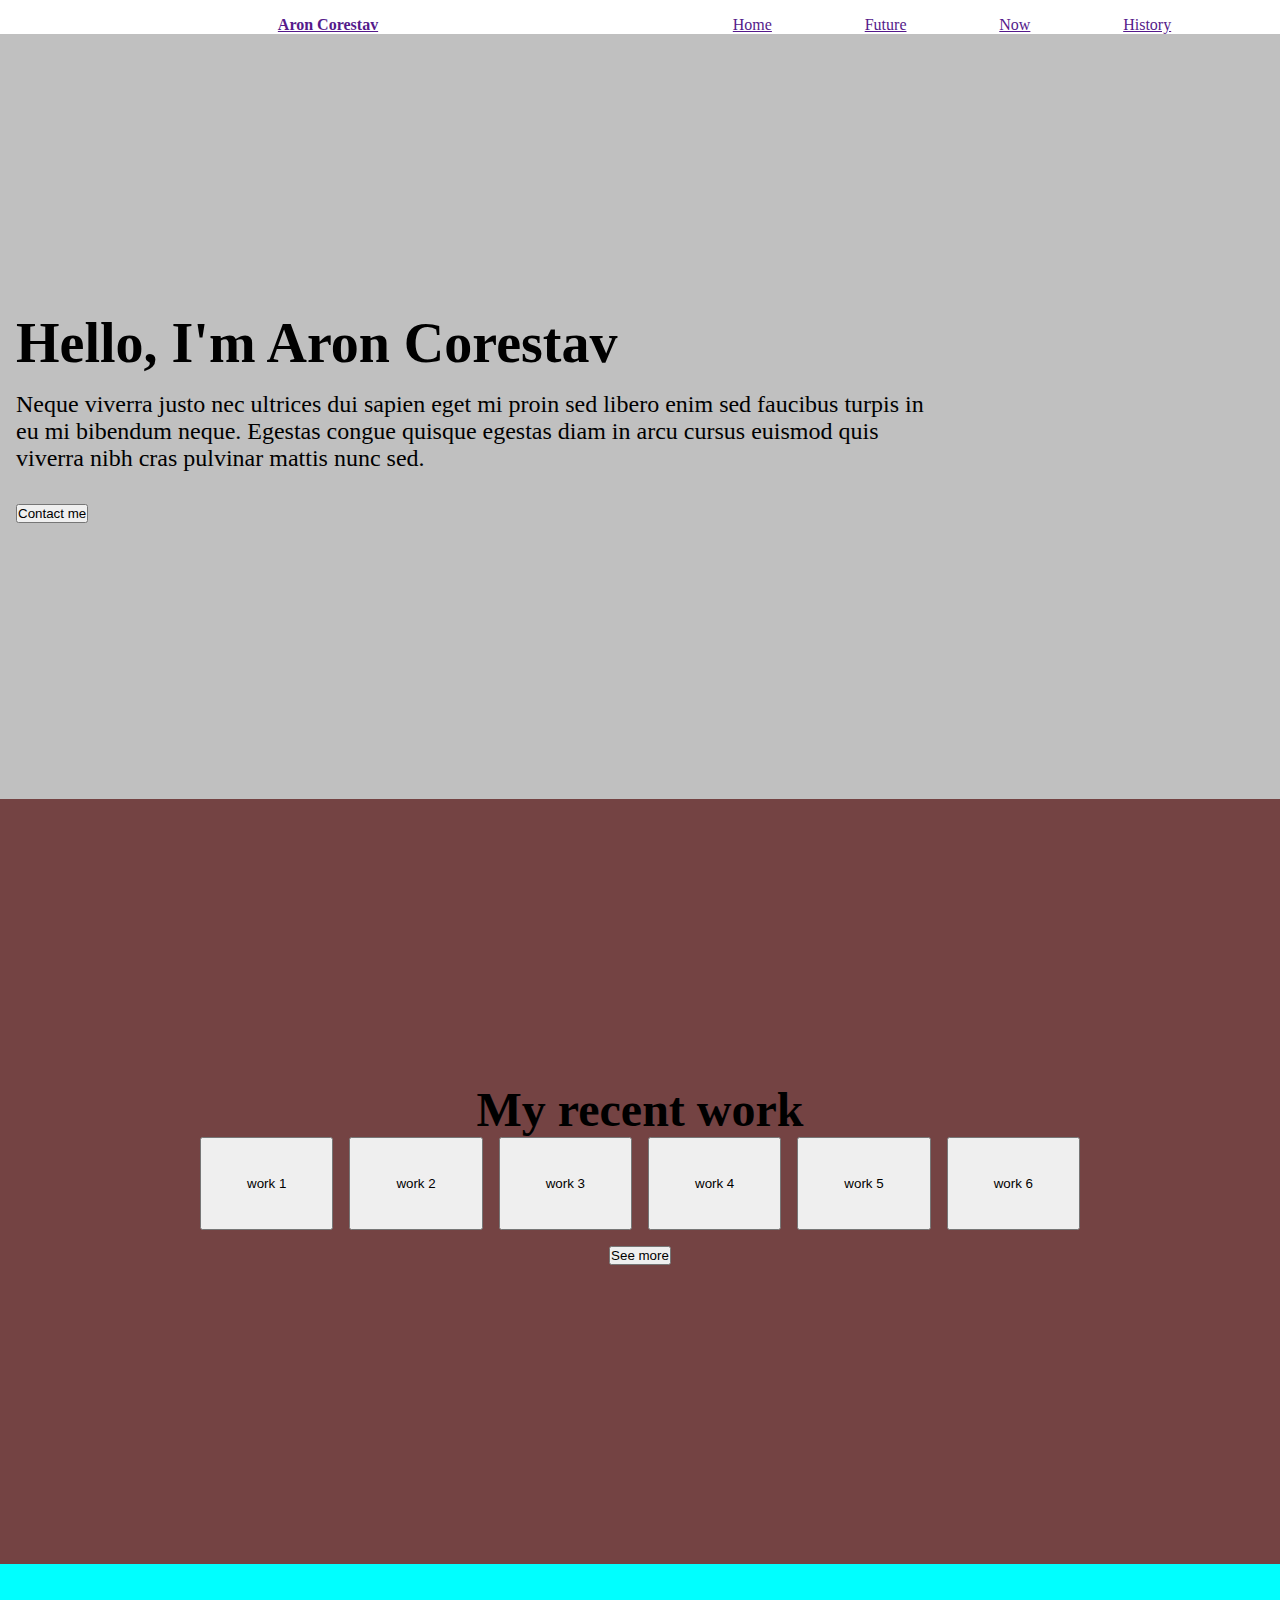
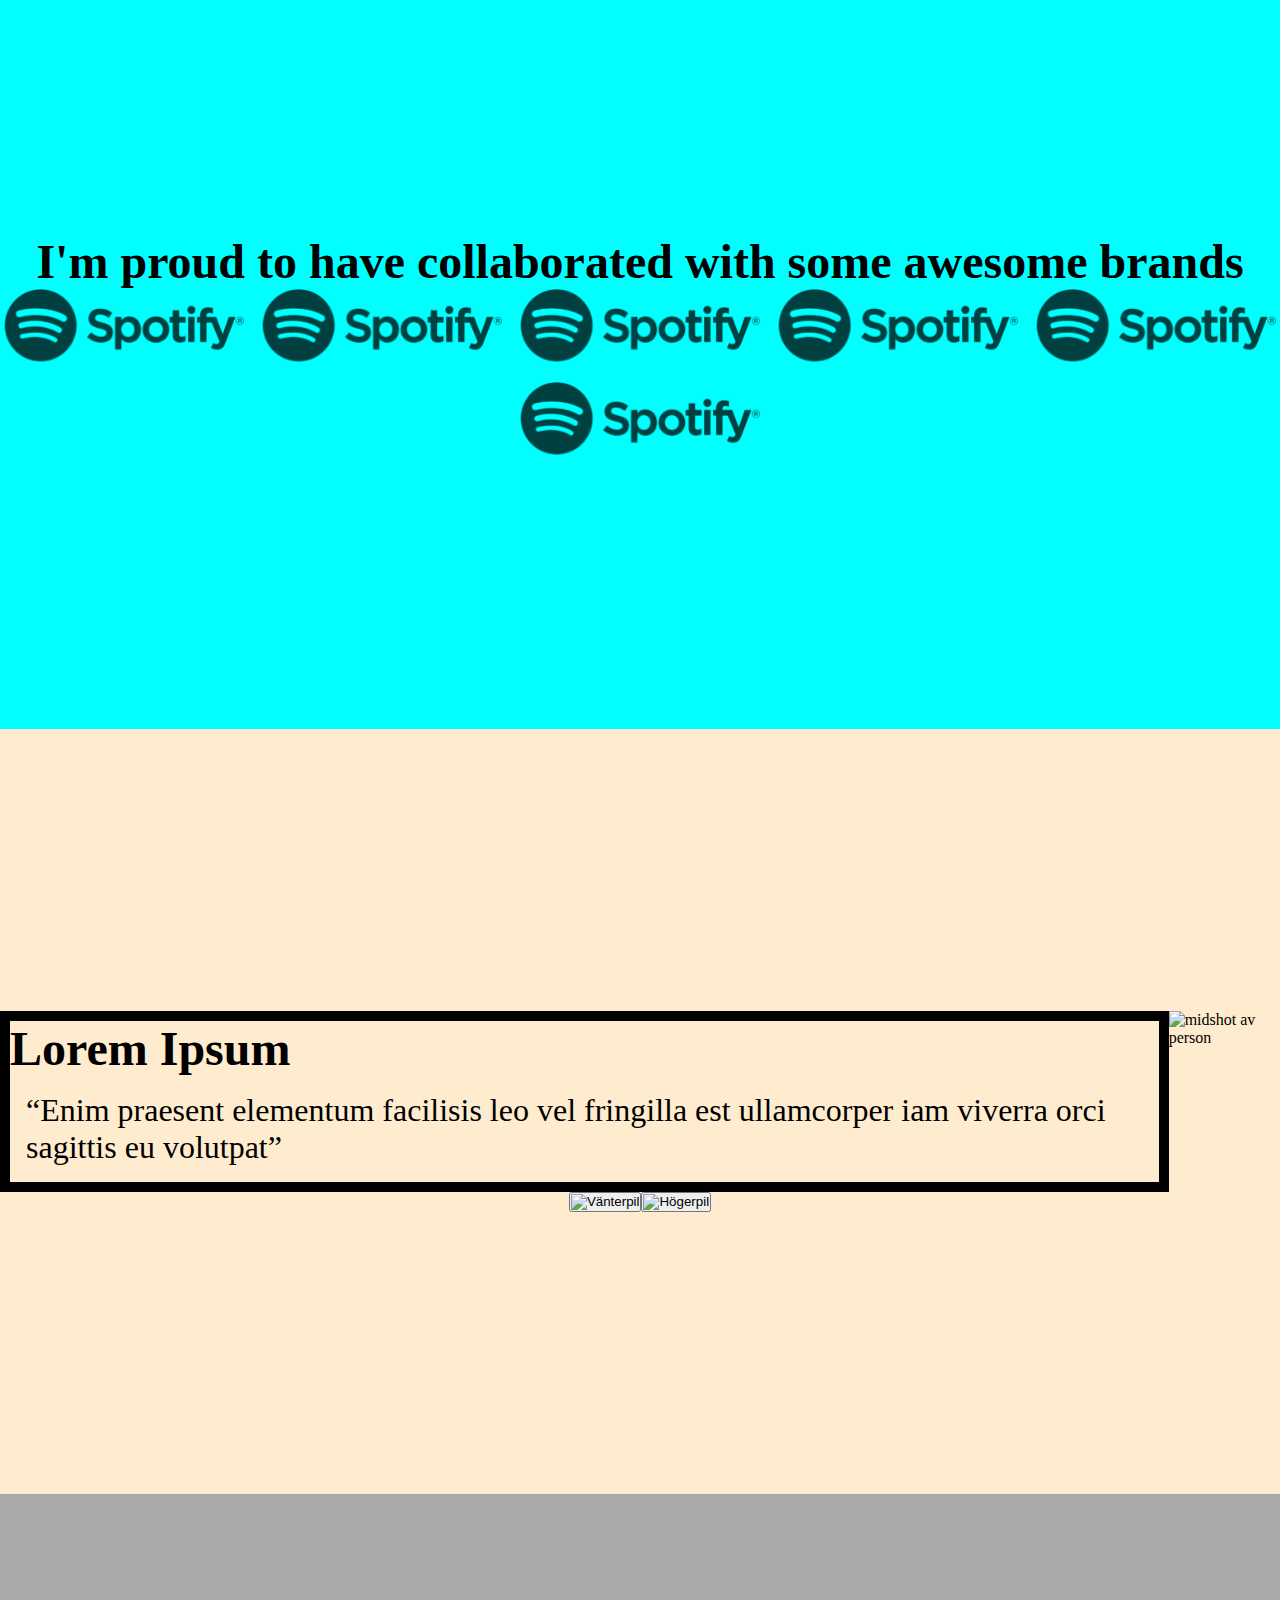
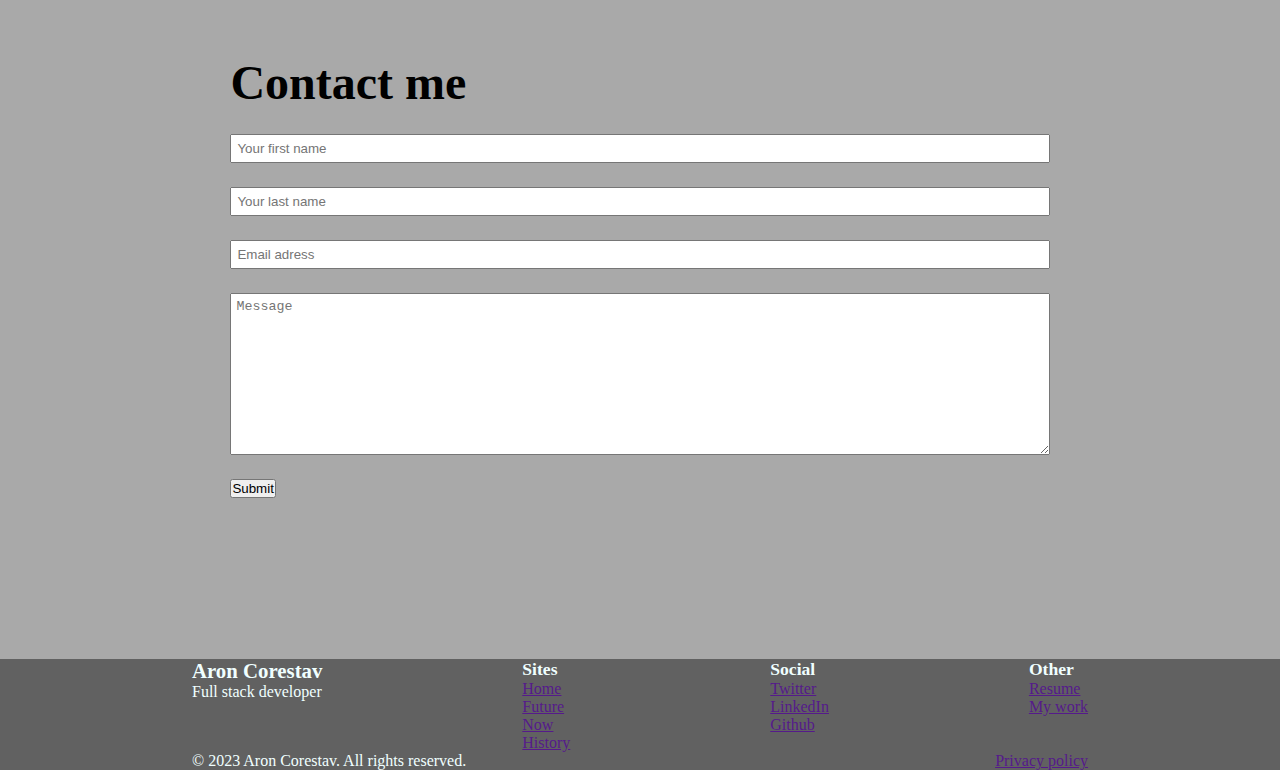
==== index.html @ 455aeb74 "worked on footer and tried to work on different system for padding on sides of website" ====
<!DOCTYPE html>
<html lang="en">
<head>
    <meta charset="UTF-8">
    <meta name="viewport" content="width=device-width, initial-scale=1.0">
    <title>Aron Corestav</title>
    <link rel="stylesheet" href="style.css">
</head>
<body>
    <header>
        <nav>
            <ul class="navbar">
                <div class="aron_corestav-navbar">
                <li>
                    <h4><a href="">Aron Corestav</a></h4>
                </li>
                </div>
                <div class="buttons-navbar">
                <li>
                    <a href="">Home</a>
                </li>
                <li>
                    <a href="">Future</a>
                </li>
                <li>
                    <a href="">Now</a>
                </li>
                <li>
                    <a href="">History</a>
                </li>
                </div>
            </ul>
        </nav>
    </header>
    <main>
    <section class="titleSection section-standard">
        <div class="div-titleSection">
            <h1 class="h1-standard">Hello, I'm Aron Corestav</h1>
            <p class="p-titlesection">Neque viverra justo nec ultrices dui sapien eget mi proin sed libero enim sed faucibus turpis in eu mi bibendum neque.
            Egestas congue quisque egestas diam in arcu cursus euismod quis viverra nibh cras pulvinar mattis nunc sed.</p>
            <a href="#contactSection"><button class="button-titleSection button-standard">Contact me</button></a>
        </div>
    </section>
    <section class="myWorkSection section-standard">
        <h2 class="h2-standard h2-myWorkSection">My recent work</h2>
        <ul class="ul_grid-standard">
            <li>
                <Button class="button-myWorkSection">work 1</Button>
            </li>
            <li>
                <Button class="button-myWorkSection">work 2</Button>
            </li>
            <li>
                <Button class="button-myWorkSection">work 3</Button>
            </li>
            <li>
                <Button class="button-myWorkSection">work 4</Button>
            </li>
            <li>
                <Button class="button-myWorkSection">work 5</Button>
            </li>
            <li>
                <Button class="button-myWorkSection">work 6</Button>
            </li>
        </ul>
        <button class="button-standard">See more</button>
    </section>
    <section class="brandSection section-standard">
        <h2 class="h2-standard h2-brandSection">I'm proud to have collaborated with some awesome brands</h2>
        <ul class="ul_grid-standard">
            <li class="li-brandSection">
                <img src="images/spotify_logo.svg" alt="Spotify">
            </li>
            <li>
                <img src="images/spotify_logo.svg" alt="Volvo">
            </li>
            <li>
                <img src="images/spotify_logo.svg" alt="Nike">
            </li>
            <li>
                <img src="images/spotify_logo.svg" alt="Casio">
            </li>
            <li>
                <img src="images/spotify_logo.svg" alt="Klarna">
            </li>
            <li>
                <img src="images/spotify_logo.svg" alt="H&M">
            </li>
        </ul>
    </section>
    <section class="commentSection section-standard">
        <div class="div1-commentSection">    
            <div class="textbox-commentSection"> 
                <h4 class="h2-standard">Lorem Ipsum</h4>
                <p class="p-standard">“Enim praesent elementum facilisis leo vel fringilla est ullamcorper iam viverra orci sagittis eu volutpat”</p>
            </div>
            <img class="person-commentSection img-standard" src="images/person_placeholder.svg" alt="midshot av person">
        </div>
        <div class="div2-commentSection">
            <button>
                <img src="" alt="Vänterpil">
            </button>
            <button>
                <img src="" alt="Högerpil">
            </button>
        </div>
    </section>
    <section class="section-standard contactSection">
        <h2 class="h2-standard">Contact me</h2>
        <form class="form-contactSection">
            <input class="input-contactSection" type="text" id="fname" name="firstname" placeholder="Your first name">
            <input class="input-contactSection" type="text" id="lname" name="lastname" placeholder="Your last name">
            <input class="input-contactSection" type="email" id="email" name="email" placeholder="Email adress">
            <textarea class="input-contactSection" name="comment" id="" cols="30" rows="10" form="usrform" placeholder="Message"></textarea>
            <button class="button-contactSection">Submit</button>
        </form>
    </section>    
    </main>
    <footer>
        <!-- <div class="top-footer"> -->
        <ul class="ul-footer">
            <li>
                <h4 class="h4-standard">Aron Corestav</h4>
                <p>Full stack developer</p>
            </li>
            <li class="li-footer">
                <h6 class="h6-standard">Sites</h6>
                <a href="">Home</a>
                <a href="">Future</a>
                <a href="">Now</a>
                <a href="">History</a>
            </li>
            <li class="li-footer">
                <h6 class="h6-standard">Social</h6>
                <a href="">Twitter</a>
                <a href="">LinkedIn</a>
                <a href="">Github</a>
            </li>
            <li class="li-footer">
                <h6 class="h6-standard">Other</h6>
                <a href="">Resume</a>
                <a href="">My work </a>
            </li>
        </ul>
        <!-- </div> -->
        <div class="bottom-footer">
            <p>&copy; 2023 Aron Corestav. All rights reserved.</p>
            <a href="">Privacy policy</a>
        </div>
    </footer>
</body>
</html>
---- style.css ----
/*resets everything on page to be 0*/
* {
  margin: 0;
  padding: 0;
  box-sizing: border-box;
}

/*makes it so the body goes down to the bottom of page instead of cutting of at the last element that is nearest the bottom. */
body {
  min-height: 100vh;
  scroll-behavior: smooth;
}

main {

}
/*removes bullet points from all list items*/
li {
  list-style: none;
}



.section-standard {
  display: flex;
  flex-direction: column;
  justify-content: center;
  min-height: 85vh;
  
}

.img-standard {
  
}

.button-standard {
  margin: 1rem;
}

.h1-standard {
  margin: 1rem;
  font-size: 3.5em;
}

.h2-standard {
  font-size: 3em;
}

.h3-standard {
  margin: 1rem;
  font-size: 2.5em;
}

.h4-standard {
  font-size: 1.3em;
}

.h6-standard {
  font-size: 1.1em;
}

.p-standard {
  margin: 1rem;
  font-size: 2em;
}

.ul_grid-standard {
  display: flex;
  justify-content: center;
  flex-wrap: wrap;
  gap: 1em;
}

.navbar {
  display: flex;
  flex-direction: row;
  margin-left: 1rem;
  margin-right: 1rem;
  margin-top: 1rem;
}

.aron_corestav-navbar {
  width: 50vw; 
  display: flex;
  justify-content: center;
}

.buttons-navbar {
  width: 50vw; 
  display: flex;
  justify-content: space-evenly;
}

.titleSection {
  background-color: #c0c0c0;
  display: flex;
}
/* change sizing for better system maybe */

.p-titlesection {
  margin: 1rem;
  font-size: 1.5em;
}

.button-titleSection {
  align-self: flex-start;
}

.div-titleSection {
  width: 75%;
}

/* find out how to use flexbox better */

.myWorkSection { 
  background-color: #744343;
  align-items: center;
}

.h2-myWorkSection {
  text-align: center;
}

.button-myWorkSection {
  width: 10em;
  min-height: 7em;
}

.brandSection {
  background-color: aqua;
}

.h2-brandSection {
  text-align: center;
}

.commentSection {
  background-color: blanchedalmond;
  display: flex;
  flex-direction: column;
}

.person-commentSection {

}

.textbox-commentSection {
  border: 10px solid #000000;
}

.img-commentSection {
  object-fit: cover;
}

.div1-commentSection {
  display: flex;
  
}

.div2-commentSection {
  display: flex;
  flex-direction: row;
  justify-content: center;
}

.contactSection {
  display: flex;
  background-color: darkgrey;
  padding-left: calc(15vw + 3vw);
  padding-right: calc(15vw + 3vw);
  gap: 1.5rem;
}

.form-contactSection {
  display: flex;
  flex-direction: column;
  align-items: stretch;
  gap: 1.5rem;
}

.input-contactSection {
  padding: 5px;
}

.button-contactSection {
  align-self: flex-start;
}

footer {
  background-color: #616161;
  color: azure;
  padding-right: 15vw;
  padding-left: 15vw;
}

.top-footer {
  display: flex;
}

.ul-footer {
  display: flex;
  justify-content: space-between;
}

.li-footer {
  display: flex;
  flex-direction: column;
}

.bottom-footer {
  display: flex;
  justify-content: space-between;
}

/* add margin to the footer so that div isnt on the left side of screen on bigger sizes
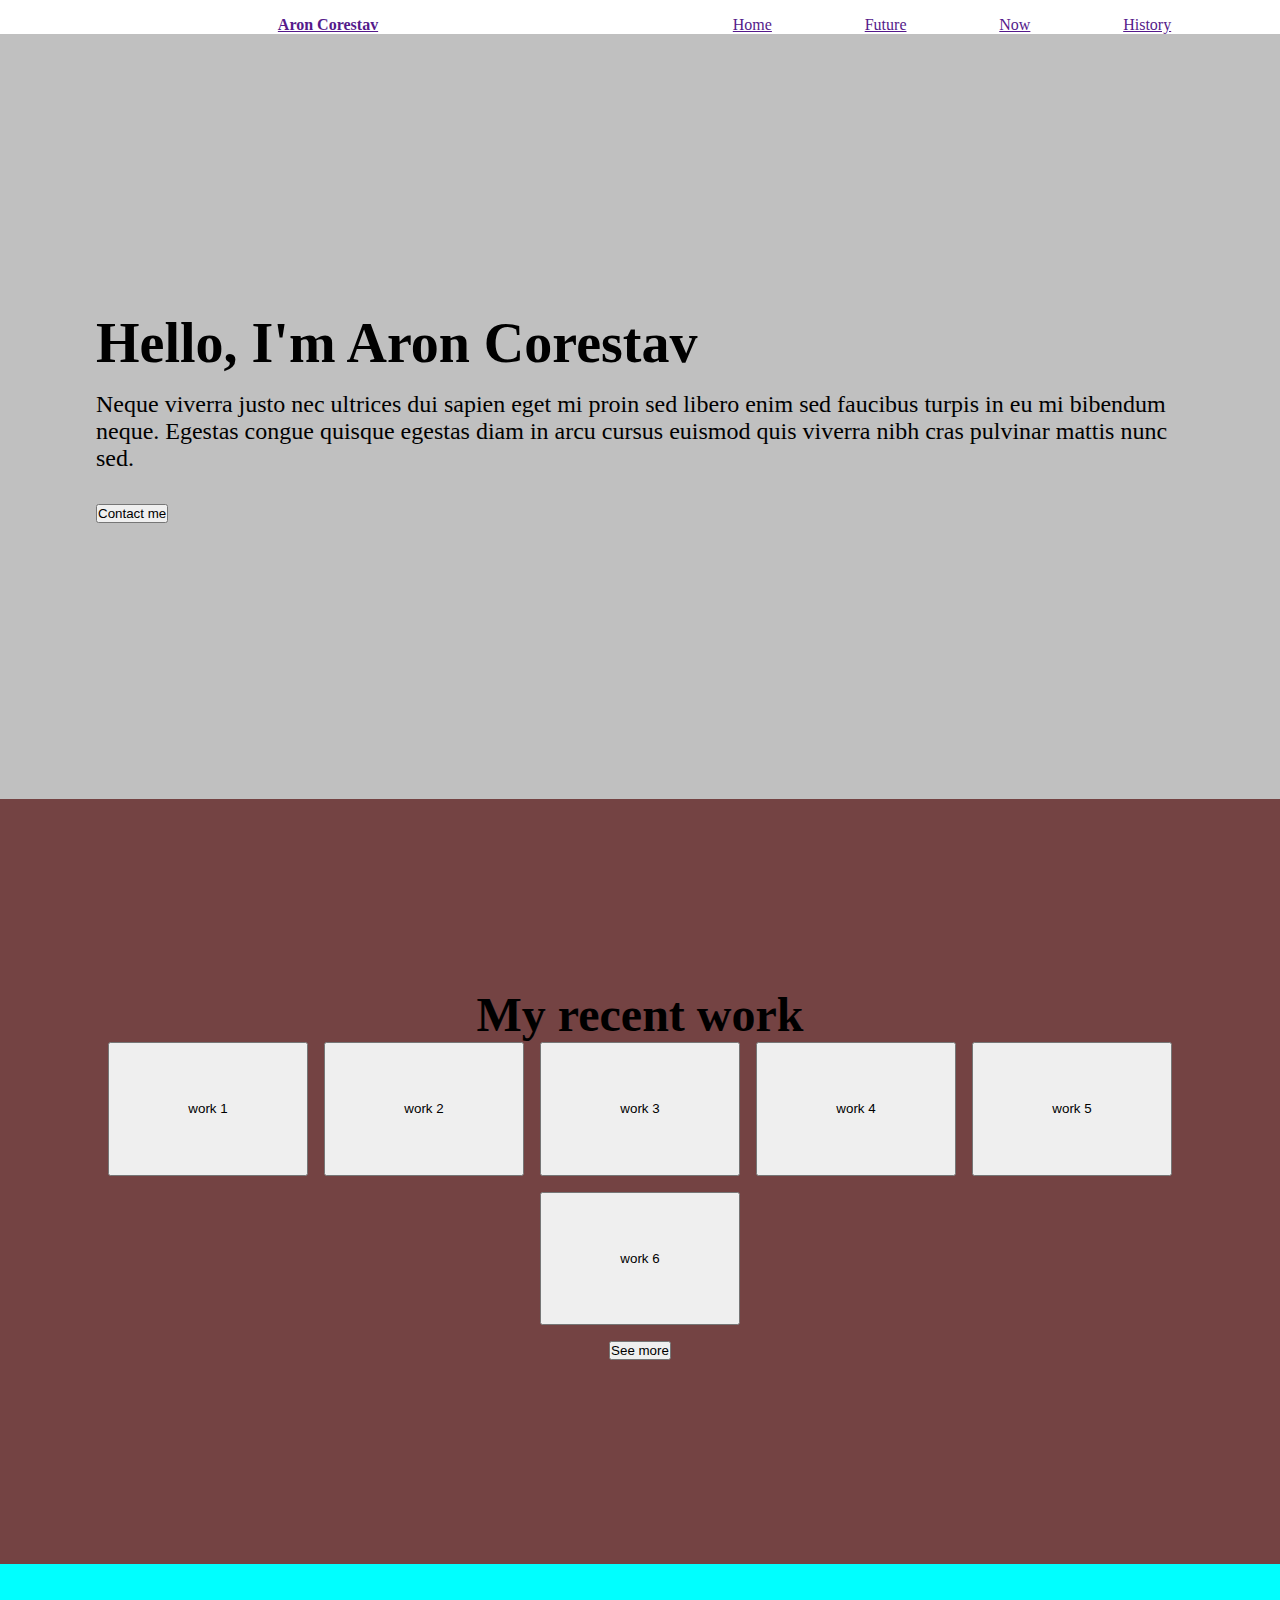
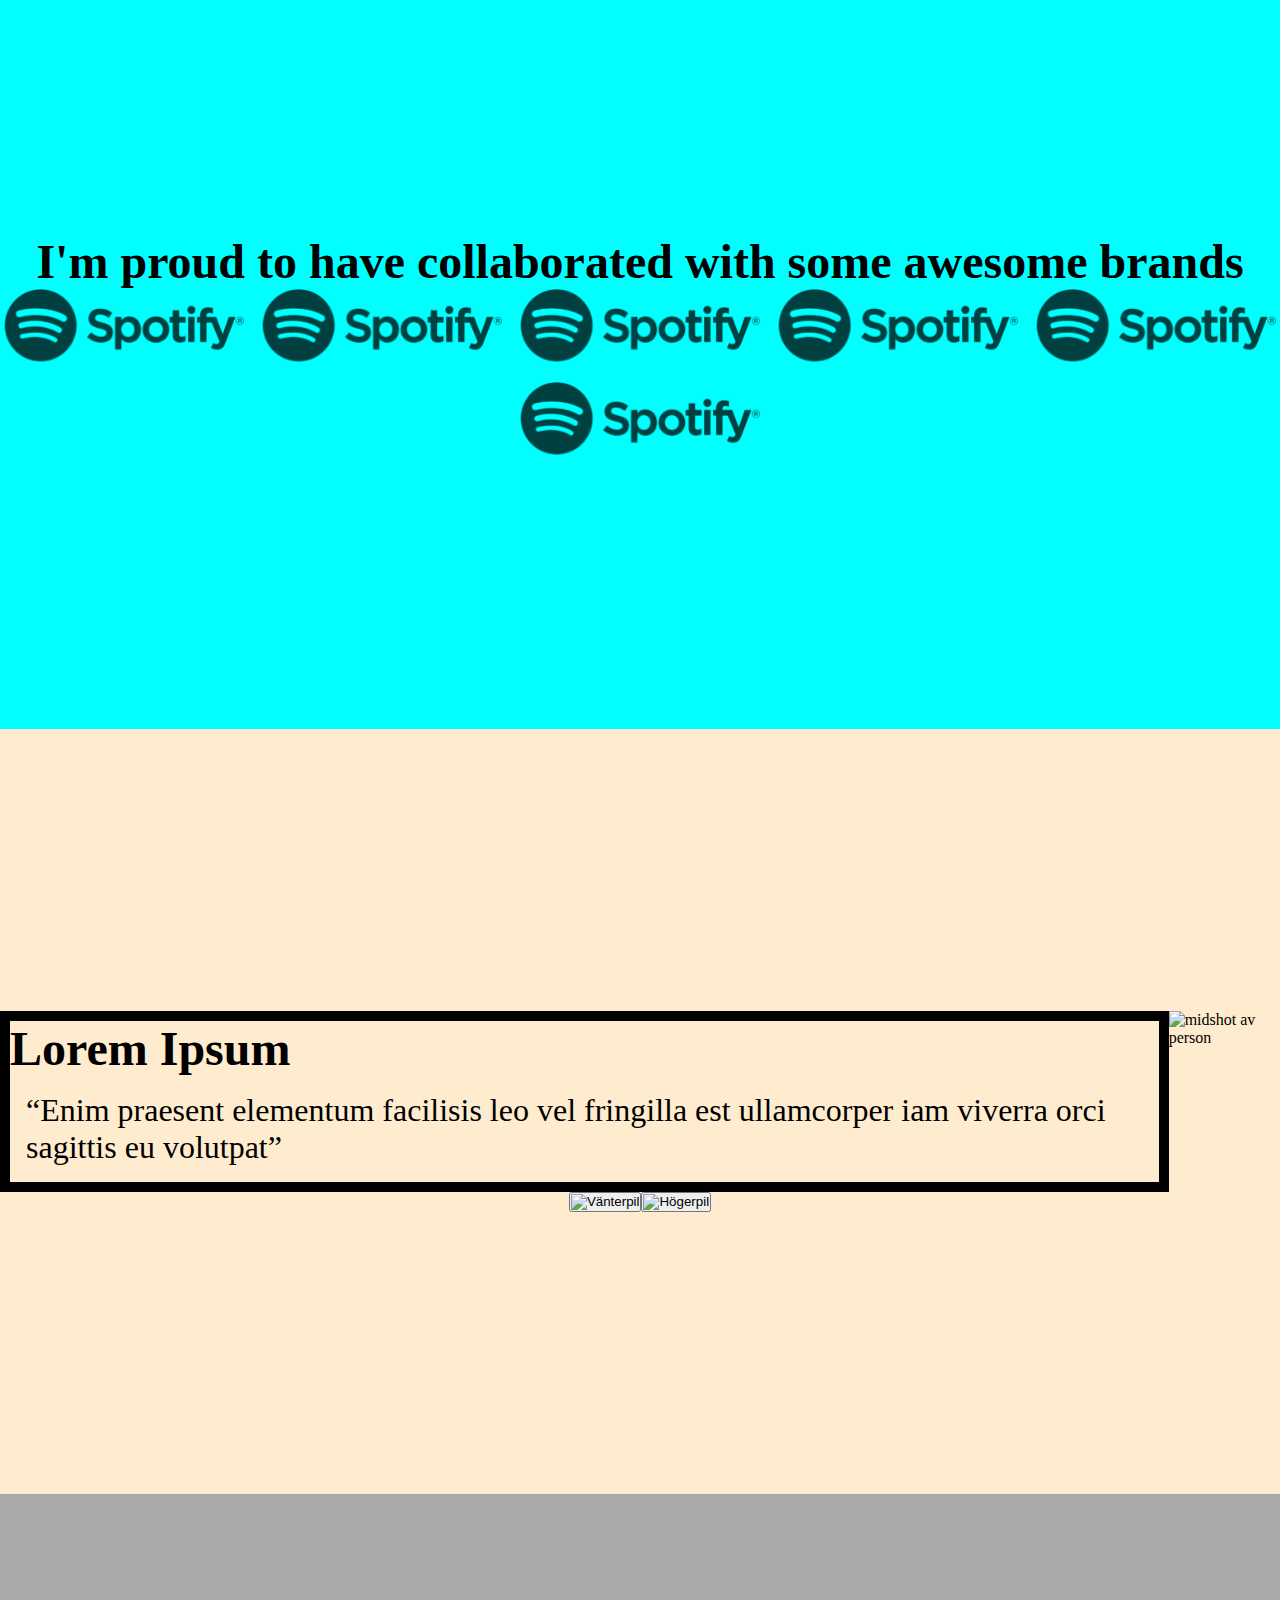
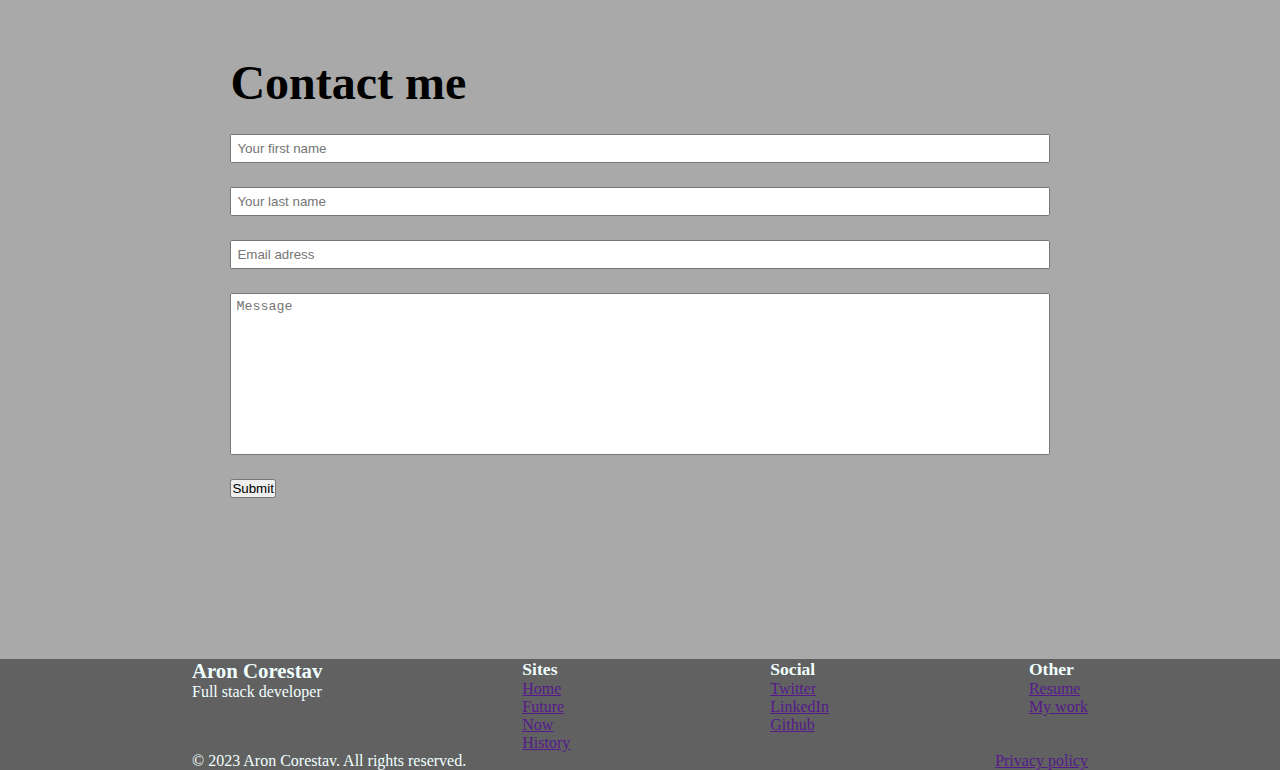
==== commit 07c8eca0: "worked on margin, made button be the same size as text and made message box a fixed size" ====
--- a/index.html
+++ b/index.html
@@ -42,28 +42,30 @@
         </div>
     </section>
     <section class="myWorkSection section-standard">
-        <h2 class="h2-standard h2-myWorkSection">My recent work</h2>
-        <ul class="ul_grid-standard">
-            <li>
-                <Button class="button-myWorkSection">work 1</Button>
-            </li>
-            <li>
-                <Button class="button-myWorkSection">work 2</Button>
-            </li>
-            <li>
-                <Button class="button-myWorkSection">work 3</Button>
-            </li>
-            <li>
-                <Button class="button-myWorkSection">work 4</Button>
-            </li>
-            <li>
-                <Button class="button-myWorkSection">work 5</Button>
-            </li>
-            <li>
-                <Button class="button-myWorkSection">work 6</Button>
-            </li>
-        </ul>
-        <button class="button-standard">See more</button>
+        <div class="div-myWorkSection">
+            <h2 class="h2-standard h2-myWorkSection">My recent work</h2>
+            <ul class="ul_grid-standard">
+                <li>
+                    <Button class="button-myWorkSection">work 1</Button>
+                </li>
+                <li>
+                    <Button class="button-myWorkSection">work 2</Button>
+                </li>
+                <li>
+                    <Button class="button-myWorkSection">work 3</Button>
+                </li>
+                <li>
+                    <Button class="button-myWorkSection">work 4</Button>
+                </li>
+                <li>
+                    <Button class="button-myWorkSection">work 5</Button>
+                </li>
+                <li>
+                    <Button class="button-myWorkSection">work 6</Button>
+                </li>
+            </ul>
+            <button class="see_more-button-myWorkSection button-standard">See more</button>
+        </div>
     </section>
     <section class="brandSection section-standard">
         <h2 class="h2-standard h2-brandSection">I'm proud to have collaborated with some awesome brands</h2>
--- a/style.css
+++ b/style.css
@@ -26,7 +26,6 @@
   flex-direction: column;
   justify-content: center;
   min-height: 85vh;
-  
 }
 
 .img-standard {
@@ -93,7 +92,11 @@
 
 .titleSection {
   background-color: #c0c0c0;
-  display: flex;
+}
+
+.div-titleSection {
+  width: 70rem;
+  align-self: center;
 }
 /* change sizing for better system maybe */
 
@@ -104,10 +107,6 @@
 
 .button-titleSection {
   align-self: flex-start;
-}
-
-.div-titleSection {
-  width: 75%;
 }
 
 /* find out how to use flexbox better */
@@ -117,13 +116,25 @@
   align-items: center;
 }
 
+.div-myWorkSection {
+  display: flex;
+  flex-direction: column;
+  justify-content: center;
+  align-items: center;
+  width: 75rem;
+}
+
 .h2-myWorkSection {
   text-align: center;
 }
 
 .button-myWorkSection {
-  width: 10em;
-  min-height: 7em;
+  width: 15em;
+  min-height: 10em;
+}
+
+.see_more-button-myWorkSection {
+  width: fit-content;
 }
 
 .brandSection {
@@ -180,6 +191,7 @@
 
 .input-contactSection {
   padding: 5px;
+  resize: none;
 }
 
 .button-contactSection {
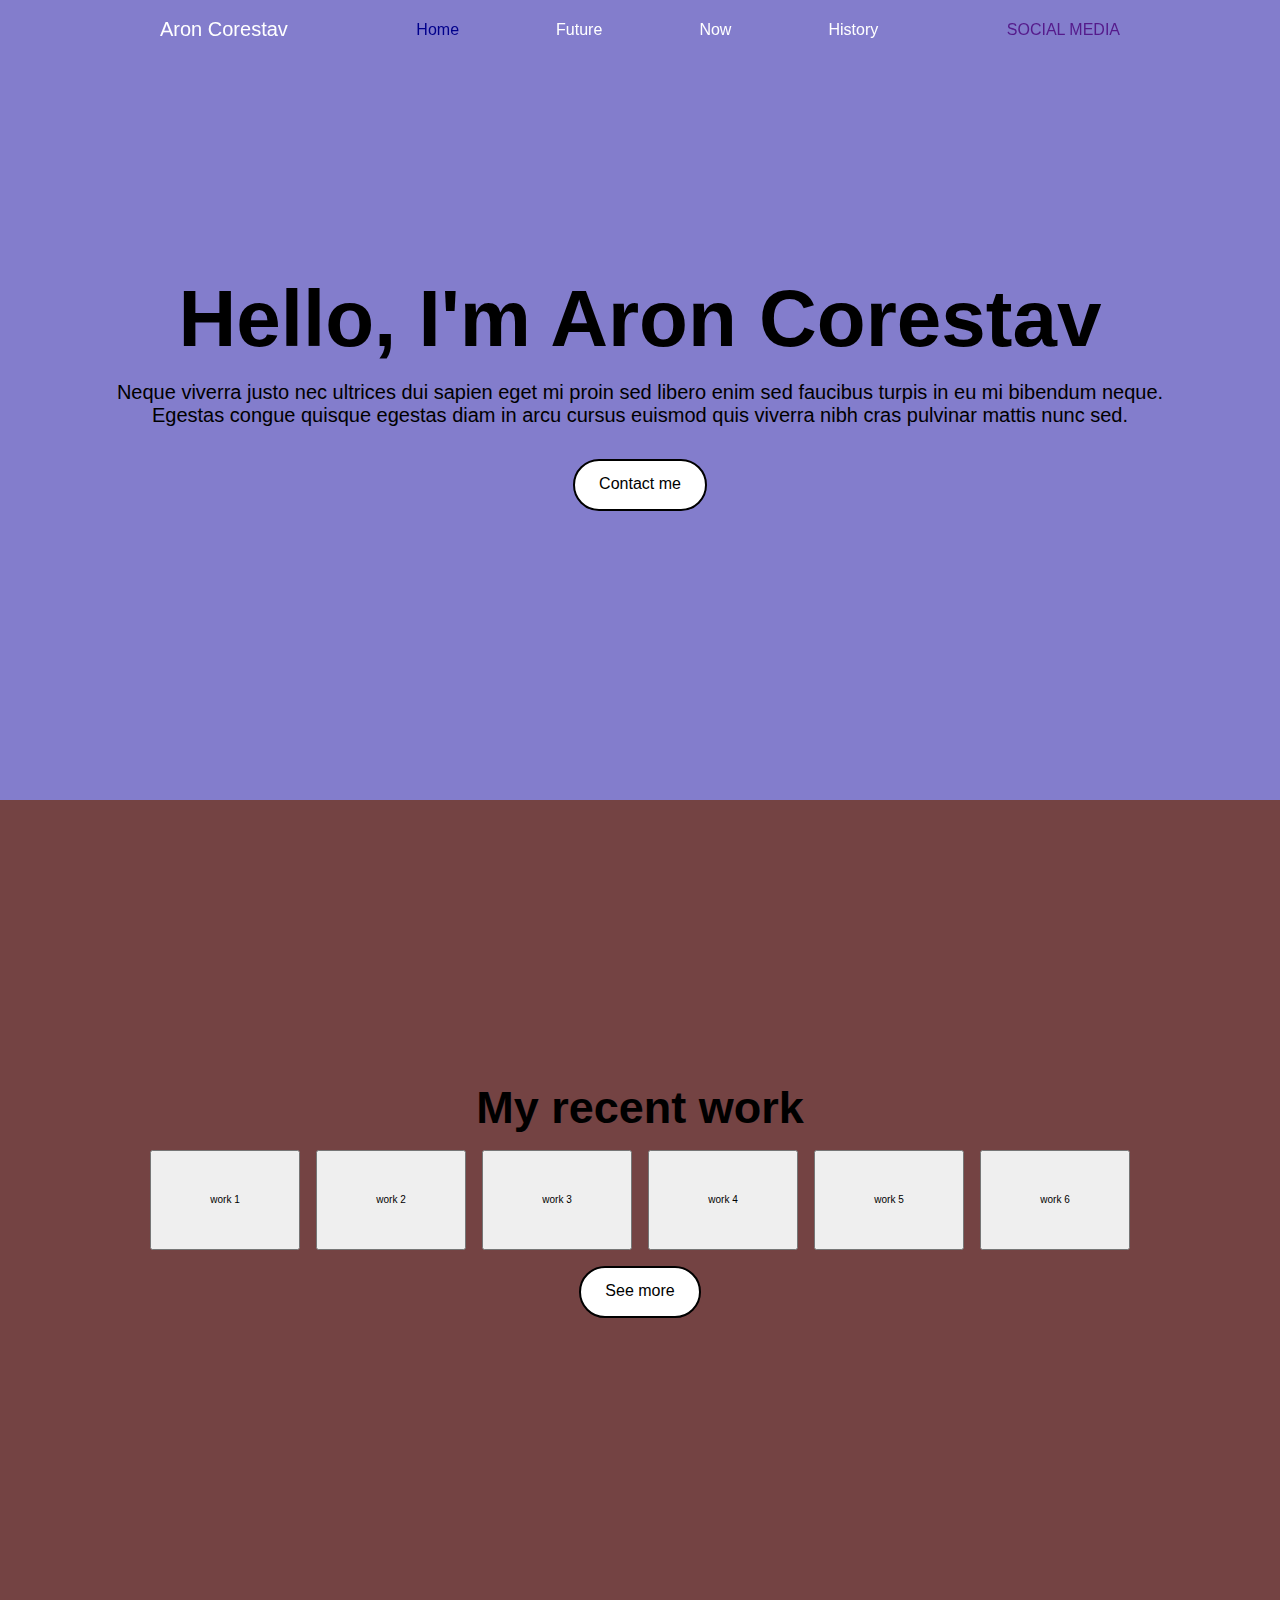
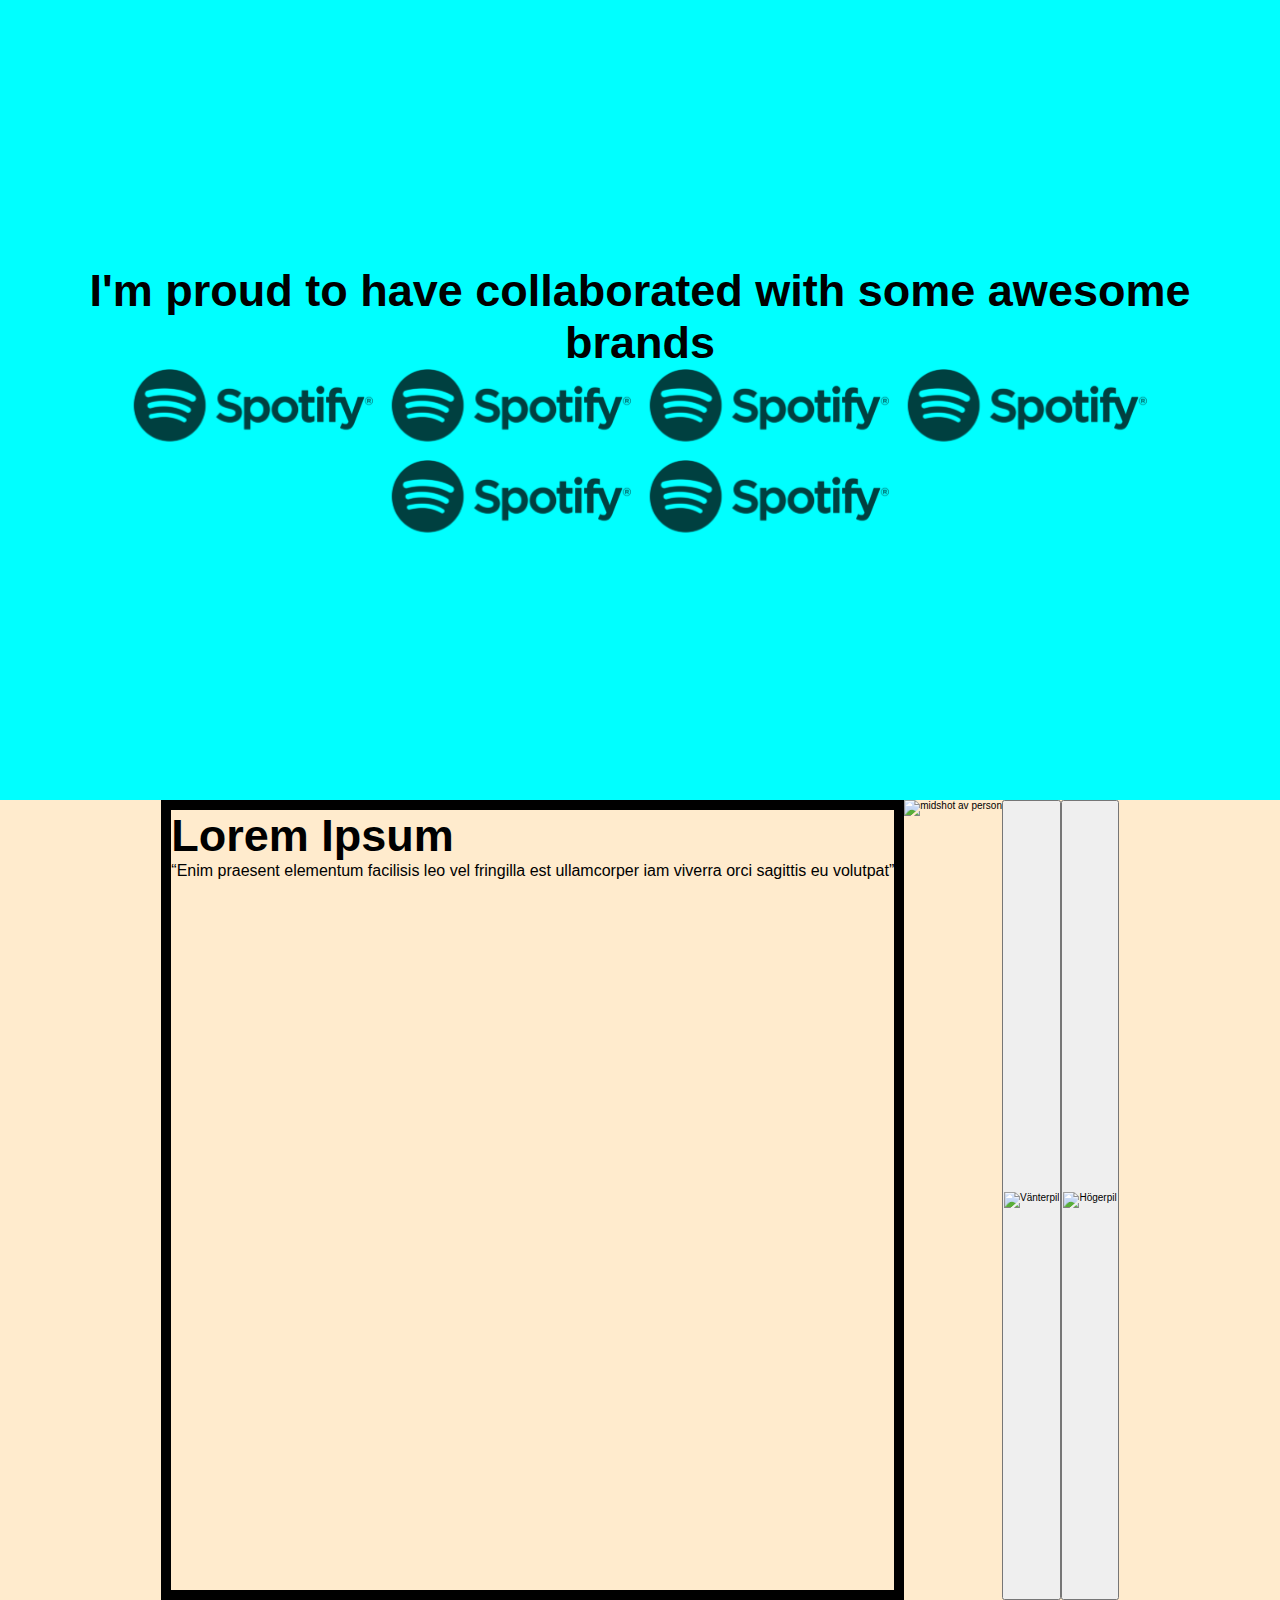
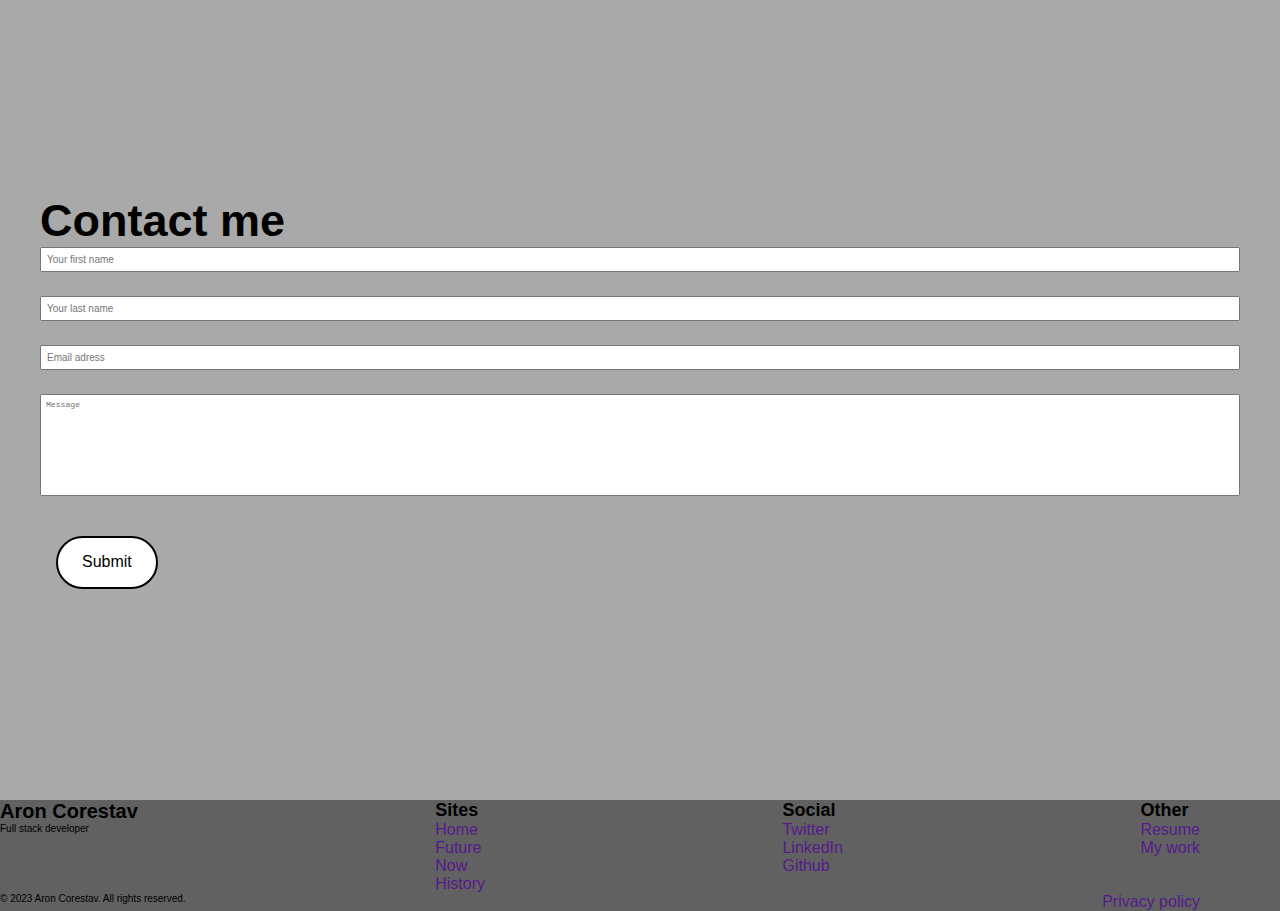
==== commit f692ef20: "centered text and finished work on navbar" ====
--- a/index.html
+++ b/index.html
@@ -8,37 +8,42 @@
 </head>
 <body>
     <header>
-        <nav>
-            <ul class="navbar">
-                <div class="aron_corestav-navbar">
-                <li>
-                    <h4><a href="">Aron Corestav</a></h4>
-                </li>
-                </div>
-                <div class="buttons-navbar">
-                <li>
-                    <a href="">Home</a>
+        <div class="div-navbar">
+        <nav id="navbar-js">
+            <ul class="ul-navbar">
+                <li class = "aron_corestav-navbar">
+                    <a class="h4-standard a-navbar" href="">Aron Corestav</a>
                 </li>
                 <li>
-                    <a href="">Future</a>
+                    <ul class="buttons-navbar">
+                        <li class="li-navbar">
+                            <a class="p-standard a-navbar-active" href="">Home</a>
+                        </li>
+                        <li class="li-navbar">
+                            <a class="p-standard a-navbar" href="">Future</a>
+                        </li>
+                        <li class="li-navbar">
+                            <a class="p-standard a-navbar" href="">Now</a>
+                        </li>
+                        <li class="li-navbar">
+                            <a class="p-standard a-navbar" href="">History</a>
+                        </li>
+                    </ul>
                 </li>
-                <li>
-                    <a href="">Now</a>
+                <li class="social_media-navbar">
+                    <a class="p-standard" href="">SOCIAL MEDIA</a>
                 </li>
-                <li>
-                    <a href="">History</a>
-                </li>
-                </div>
             </ul>
         </nav>
+        </div>
     </header>
     <main>
     <section class="titleSection section-standard">
         <div class="div-titleSection">
-            <h1 class="h1-standard">Hello, I'm Aron Corestav</h1>
-            <p class="p-titlesection">Neque viverra justo nec ultrices dui sapien eget mi proin sed libero enim sed faucibus turpis in eu mi bibendum neque.
+            <h1 class="h1-titlesection h1-standard">Hello, I'm Aron Corestav</h1>
+            <p class="p-titlesection p-standard">Neque viverra justo nec ultrices dui sapien eget mi proin sed libero enim sed faucibus turpis in eu mi bibendum neque.
             Egestas congue quisque egestas diam in arcu cursus euismod quis viverra nibh cras pulvinar mattis nunc sed.</p>
-            <a href="#contactSection"><button class="button-titleSection button-standard">Contact me</button></a>
+            <a href="#id-contactSection" class="button-titleSection button-standard">Contact me</a>
         </div>
     </section>
     <section class="myWorkSection section-standard">
@@ -68,32 +73,34 @@
         </div>
     </section>
     <section class="brandSection section-standard">
-        <h2 class="h2-standard h2-brandSection">I'm proud to have collaborated with some awesome brands</h2>
-        <ul class="ul_grid-standard">
-            <li class="li-brandSection">
-                <img src="images/spotify_logo.svg" alt="Spotify">
-            </li>
-            <li>
-                <img src="images/spotify_logo.svg" alt="Volvo">
-            </li>
-            <li>
-                <img src="images/spotify_logo.svg" alt="Nike">
-            </li>
-            <li>
-                <img src="images/spotify_logo.svg" alt="Casio">
-            </li>
-            <li>
-                <img src="images/spotify_logo.svg" alt="Klarna">
-            </li>
-            <li>
-                <img src="images/spotify_logo.svg" alt="H&M">
-            </li>
-        </ul>
+        <div class="div-brandSection">
+            <h2 class="h2-standard h2-brandSection">I'm proud to have collaborated with some awesome brands</h2>
+            <ul class="ul_grid-standard">
+                <li class="li-brandSection">
+                    <img src="images/spotify_logo.svg" alt="Spotify">
+                </li>
+                <li>
+                    <img src="images/spotify_logo.svg" alt="Volvo">
+                </li>
+                <li>
+                    <img src="images/spotify_logo.svg" alt="Nike">
+                </li>
+                <li>
+                    <img src="images/spotify_logo.svg" alt="Casio">
+                </li>
+                <li>
+                    <img src="images/spotify_logo.svg" alt="Klarna">
+                </li>
+                <li>
+                    <img src="images/spotify_logo.svg" alt="H&M">
+                </li>
+            </ul>
+        </div>
     </section>
     <section class="commentSection section-standard">
         <div class="div1-commentSection">    
             <div class="textbox-commentSection"> 
-                <h4 class="h2-standard">Lorem Ipsum</h4>
+                <h2 class="h2-standard">Lorem Ipsum</h2>
                 <p class="p-standard">“Enim praesent elementum facilisis leo vel fringilla est ullamcorper iam viverra orci sagittis eu volutpat”</p>
             </div>
             <img class="person-commentSection img-standard" src="images/person_placeholder.svg" alt="midshot av person">
@@ -107,19 +114,21 @@
             </button>
         </div>
     </section>
-    <section class="section-standard contactSection">
-        <h2 class="h2-standard">Contact me</h2>
-        <form class="form-contactSection">
-            <input class="input-contactSection" type="text" id="fname" name="firstname" placeholder="Your first name">
-            <input class="input-contactSection" type="text" id="lname" name="lastname" placeholder="Your last name">
-            <input class="input-contactSection" type="email" id="email" name="email" placeholder="Email adress">
-            <textarea class="input-contactSection" name="comment" id="" cols="30" rows="10" form="usrform" placeholder="Message"></textarea>
-            <button class="button-contactSection">Submit</button>
-        </form>
-    </section>    
+    <section class="section-standard contactSection" id="id-contactSection">
+        <div class="div-contactSection">
+            <h2 class="h2-standard">Contact me</h2>
+            <form class="form-contactSection">
+                <input class="input-contactSection" type="text" id="fname" name="firstname" placeholder="Your first name">
+                <input class="input-contactSection" type="text" id="lname" name="lastname" placeholder="Your last name">
+                <input class="input-contactSection" type="email" id="email" name="email" placeholder="Email adress">
+                <textarea class="input-contactSection" name="comment" id="" cols="30" rows="10" form="usrform" placeholder="Message"></textarea>
+                <button class="button-contactSection button-standard">Submit</button>
+            </form>
+        </div>
+    </section>
     </main>
     <footer>
-        <!-- <div class="top-footer"> -->
+        <div class="div-footer">
         <ul class="ul-footer">
             <li>
                 <h4 class="h4-standard">Aron Corestav</h4>
@@ -127,28 +136,29 @@
             </li>
             <li class="li-footer">
                 <h6 class="h6-standard">Sites</h6>
-                <a href="">Home</a>
-                <a href="">Future</a>
-                <a href="">Now</a>
-                <a href="">History</a>
+                <a class="p-standard" href="">Home</a>
+                <a class="p-standard" href="">Future</a>
+                <a class="p-standard" href="">Now</a>
+                <a class="p-standard" href="">History</a>
             </li>
             <li class="li-footer">
                 <h6 class="h6-standard">Social</h6>
-                <a href="">Twitter</a>
-                <a href="">LinkedIn</a>
-                <a href="">Github</a>
+                <a class="p-standard" href="">Twitter</a>
+                <a class="p-standard" href="">LinkedIn</a>
+                <a class="p-standard" href="">Github</a>
             </li>
             <li class="li-footer">
                 <h6 class="h6-standard">Other</h6>
-                <a href="">Resume</a>
-                <a href="">My work </a>
+                <a class="p-standard" href="">Resume</a>
+                <a class="p-standard" href="">My work </a>
             </li>
         </ul>
-        <!-- </div> -->
-        <div class="bottom-footer">
-            <p>&copy; 2023 Aron Corestav. All rights reserved.</p>
-            <a href="">Privacy policy</a>
+            <div class="bottom-footer">
+                <p>&copy; 2023 Aron Corestav. All rights reserved.</p>
+                <a class="p-standard" href="">Privacy policy</a>
+            </div>
         </div>
     </footer>
+    <script src="script.js"></script>
 </body>
 </html>--- a/style.css
+++ b/style.css
@@ -5,10 +5,19 @@
   box-sizing: border-box;
 }
 
+html {
+  scroll-behavior: smooth;
+}
+
 /*makes it so the body goes down to the bottom of page instead of cutting of at the last element that is nearest the bottom. */
 body {
   min-height: 100vh;
-  scroll-behavior: smooth;
+  font-size: 62.5%;
+  font-family: Helvetica, sans-serif
+}
+
+input, button, select, option, textarea {
+  font-size: 100%;
 }
 
 main {
@@ -19,13 +28,11 @@
   list-style: none;
 }
 
-
-
 .section-standard {
   display: flex;
   flex-direction: column;
   justify-content: center;
-  min-height: 85vh;
+  min-height: 50rem;
 }
 
 .img-standard {
@@ -33,87 +40,155 @@
 }
 
 .button-standard {
-  margin: 1rem;
+  margin: 1em;
+  padding-top: 0.9em;
+  padding-bottom: 1em;
+  padding-left: 1.5em;
+  padding-right: 1.5em;
+  font-size: 1.6em;
+  border-radius: 25rem;
+  background-color: #ffffff;
+  text-decoration: None;
+  border: 2px solid;
+  border-color: #000000;
+  color: #000000;
+  
+}
+
+.button-standard:hover {
+  background-color: #f5f5f5;
+  cursor: pointer;
 }
 
 .h1-standard {
-  margin: 1rem;
-  font-size: 3.5em;
+  font-size: 8em;
+  text-decoration: none; 
 }
 
 .h2-standard {
-  font-size: 3em;
+  font-size: 4.5em;
+  text-decoration: none;
 }
 
 .h3-standard {
-  margin: 1rem;
   font-size: 2.5em;
+  text-decoration: none;
 }
 
 .h4-standard {
-  font-size: 1.3em;
+  font-size: 2em;
+  text-decoration: none;
 }
 
 .h6-standard {
-  font-size: 1.1em;
+  font-size: 1.8em;
+  text-decoration: none;
 }
 
 .p-standard {
-  margin: 1rem;
-  font-size: 2em;
+  font-size: 1.6em;
+  text-decoration: none;
 }
 
 .ul_grid-standard {
   display: flex;
   justify-content: center;
   flex-wrap: wrap;
-  gap: 1em;
-}
-
-.navbar {
-  display: flex;
-  flex-direction: row;
-  margin-left: 1rem;
-  margin-right: 1rem;
-  margin-top: 1rem;
+  gap: 1rem;
+}
+
+header {
+  background-color: #47474710;
+}
+
+nav {
+  display: flex;
+  flex-direction: row;
+  justify-content: center;
+  width: 100vw;
+}
+
+#navbar-js {
+  transition: background-color 0.5s, backdrop-filter 0.3s;
+}
+
+.div-navbar {
+  position: fixed;
+}
+
+.ul-navbar {
+  display: flex;
+  flex-direction: row;
+  width: 60rem;
+  padding-top: 0.8rem;
+  padding-bottom: 0.8rem;
+  justify-content: space-evenly;
+  align-items: center;
+  
+}
+
+.a-navbar {
+  color: white;
+}
+
+.a-navbar-active {
+  color: darkblue;
+}
+
+.a-navbar:hover {
+  color: rgb(231, 231, 231);
+}
+
+.li-navbar {
+  padding: 0.5rem;
 }
 
 .aron_corestav-navbar {
-  width: 50vw; 
-  display: flex;
-  justify-content: center;
-}
-
+  margin-right: auto;
+}
+
+.social_media-navbar {
+  margin-left: auto;
+}
 .buttons-navbar {
-  width: 50vw; 
+  width: 40rem;
   display: flex;
   justify-content: space-evenly;
 }
 
+/* Home: */
 .titleSection {
-  background-color: #c0c0c0;
+  background-color: #837dcc;
+  flex-direction: row;
 }
 
 .div-titleSection {
   width: 70rem;
+  display: flex;
+  gap: 1rem;
+  flex-direction: column;
+  align-items: center;
   align-self: center;
 }
 /* change sizing for better system maybe */
 
+.h1-titlesection {
+  text-align: center;
+}
+
 .p-titlesection {
-  margin: 1rem;
-  font-size: 1.5em;
+  text-align: center;
+  font-size: 2em;
 }
 
 .button-titleSection {
-  align-self: flex-start;
-}
-
-/* find out how to use flexbox better */
+  
+}
 
 .myWorkSection { 
   background-color: #744343;
   align-items: center;
+  flex-direction: row;
 }
 
 .div-myWorkSection {
@@ -126,6 +201,7 @@
 
 .h2-myWorkSection {
   text-align: center;
+  margin: 1rem;
 }
 
 .button-myWorkSection {
@@ -139,6 +215,14 @@
 
 .brandSection {
   background-color: aqua;
+  flex-direction: row;
+}
+
+.div-brandSection {
+  display: flex;
+  width: 75rem;
+  justify-content: center;
+  flex-direction: column;
 }
 
 .h2-brandSection {
@@ -148,7 +232,14 @@
 .commentSection {
   background-color: blanchedalmond;
   display: flex;
-  flex-direction: column;
+  flex-direction: row;
+}
+
+.div-commentSection {
+  display: flex;
+  flex-direction: column;
+  justify-content: center;
+  width: 75rem;
 }
 
 .person-commentSection {
@@ -165,7 +256,6 @@
 
 .div1-commentSection {
   display: flex;
-  
 }
 
 .div2-commentSection {
@@ -177,9 +267,18 @@
 .contactSection {
   display: flex;
   background-color: darkgrey;
-  padding-left: calc(15vw + 3vw);
-  padding-right: calc(15vw + 3vw);
-  gap: 1.5rem;
+  flex-direction: row;
+  align-items: center;
+}
+
+#id-contactSection {
+  
+}
+
+.div-contactSection {
+  display: flex;
+  flex-direction: column;
+  width: 75rem;
 }
 
 .form-contactSection {
@@ -187,6 +286,7 @@
   flex-direction: column;
   align-items: stretch;
   gap: 1.5rem;
+  
 }
 
 .input-contactSection {
@@ -200,13 +300,17 @@
 
 footer {
   background-color: #616161;
-  color: azure;
-  padding-right: 15vw;
-  padding-left: 15vw;
-}
-
-.top-footer {
-  display: flex;
+  color: #e0e0e0
+  display: flex;
+  flex-direction: row;
+  justify-content: center;
+}
+
+.div-footer {
+  display: flex;
+  flex-direction: column;
+  width: 75rem;
+
 }
 
 .ul-footer {
@@ -224,4 +328,29 @@
   justify-content: space-between;
 }
 
-/* add margin to the footer so that div isnt on the left side of screen on bigger sizes+/* The Future: */
+.div_theFuture {
+  display: flex;
+  flex-direction: row;
+  justify-content: center;
+}
+
+.main_theFuture {
+  flex-direction: column;
+  display: flex;
+  justify-content: center;
+  width: 70rem;
+}
+
+.headerSection_theFuture {
+  background-color: beige;
+}
+
+.div-headerSection_theFuture {
+  align-self: center;
+}
+
+.p-headerSection_theFuture {
+  margin: 1rem;
+  font-size: 1.2em; 
+}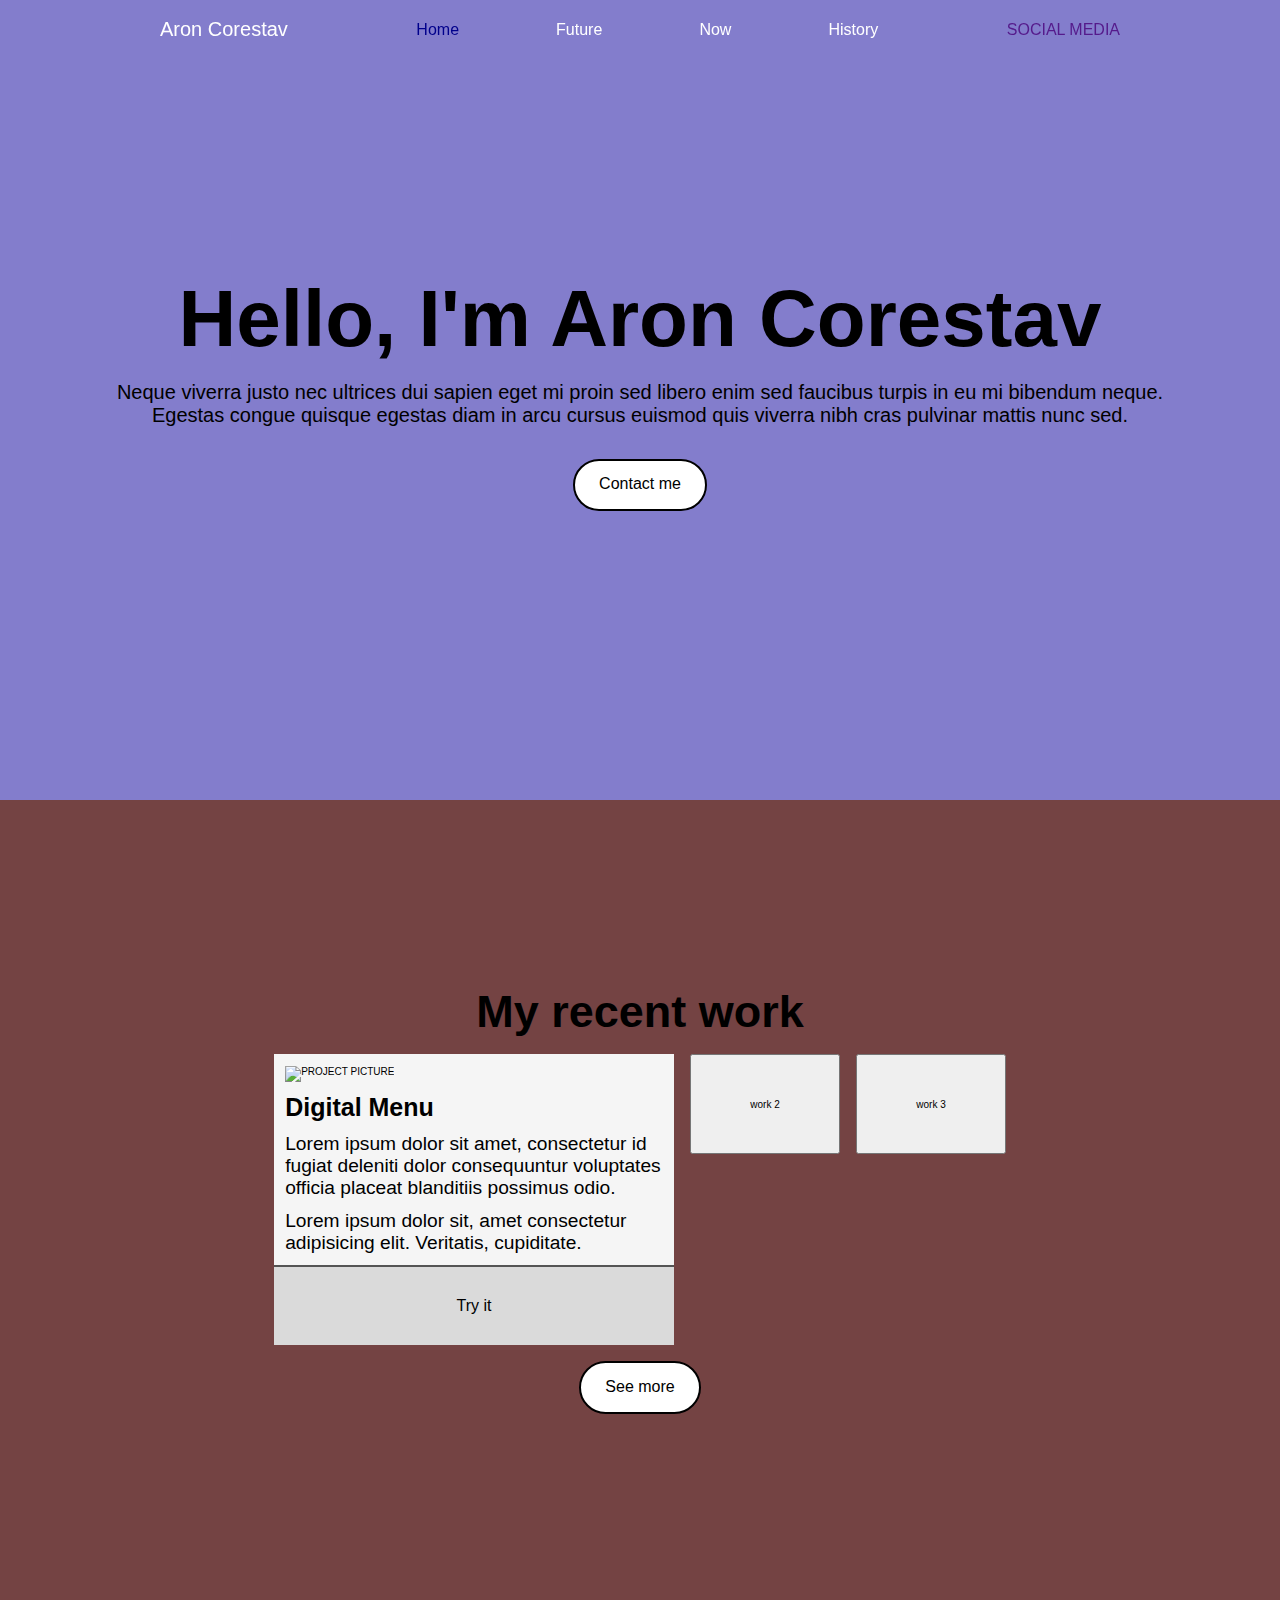
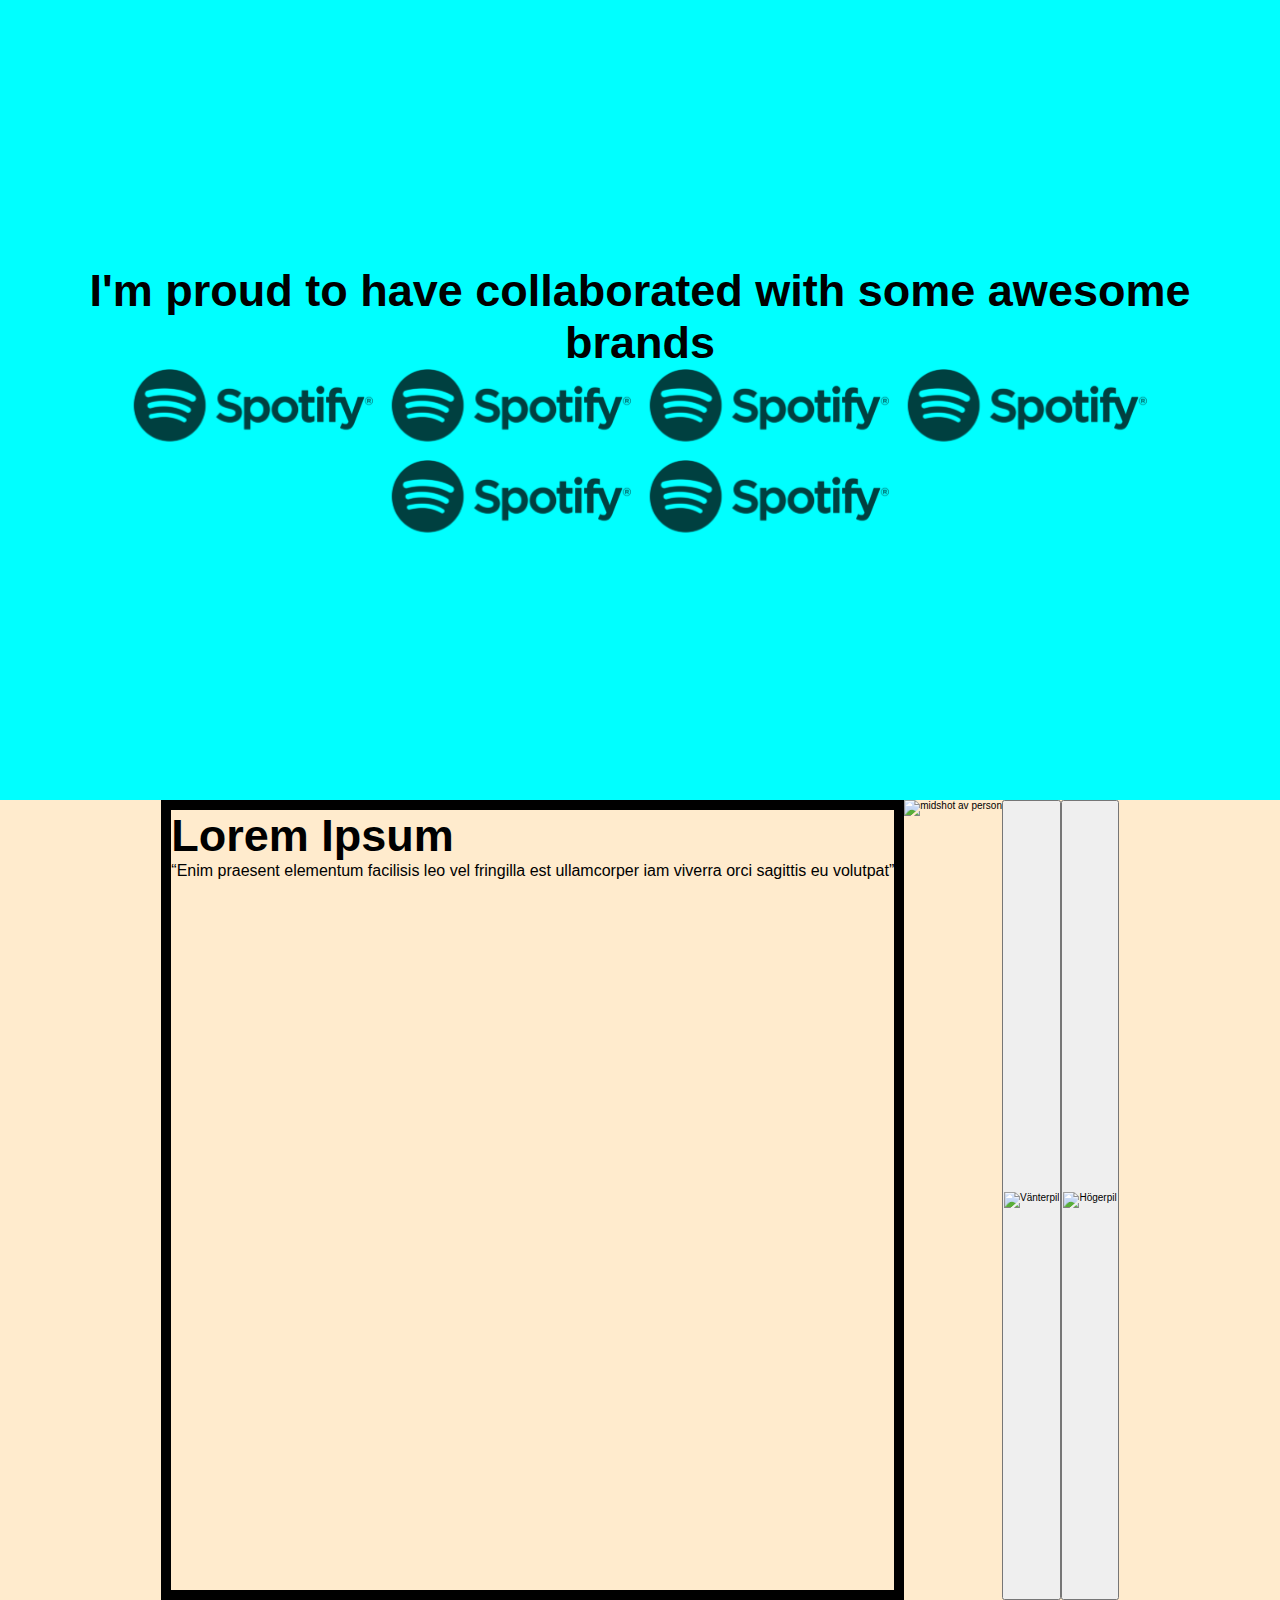
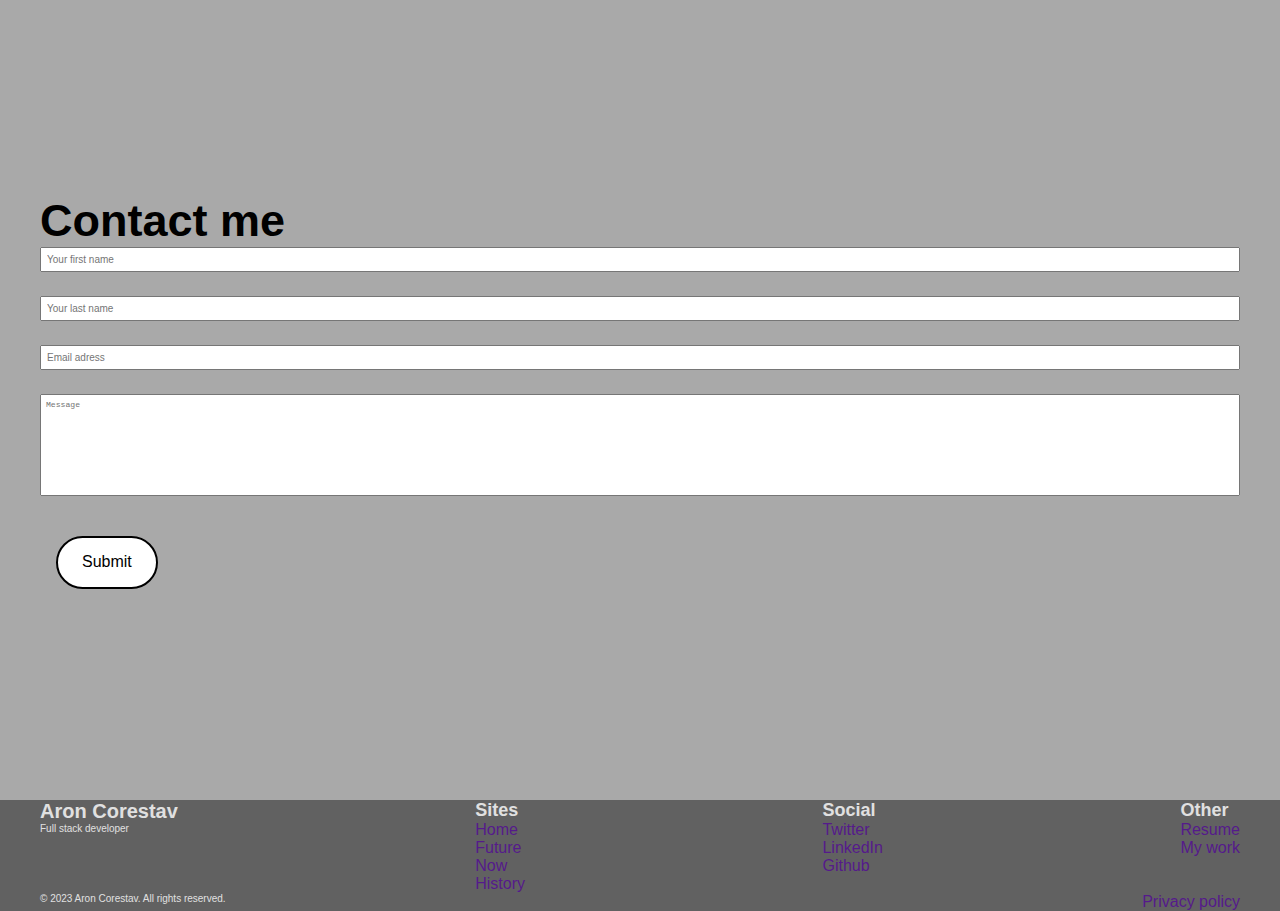
==== commit 399db669: "worked on myWorkSection" ====
--- a/index.html
+++ b/index.html
@@ -51,22 +51,27 @@
             <h2 class="h2-standard h2-myWorkSection">My recent work</h2>
             <ul class="ul_grid-standard">
                 <li>
-                    <Button class="button-myWorkSection">work 1</Button>
+                    <div class="project-div-myWorkSection">
+                        <div class="project-div-img-myWorkSection">
+                            <img src="images/figma_project.png" class="project-img-myWorkSection" alt="PROJECT PICTURE">
+                        </div>
+                        <div class="project-div-text-myWorkSection">
+                            <div class="project-text-div-myWorkSection">    
+                                <h3 class="h3-standard project-text-div-h3-myWorkSection">Digital Menu</h4>
+                                <p class="project-text-div-p-myWorkSection">Lorem ipsum dolor sit amet, consectetur id fugiat deleniti dolor consequuntur voluptates officia placeat blanditiis possimus odio.</p>
+                                <p class="project-text-div-p-myWorkSection">Lorem ipsum dolor sit, amet consectetur adipisicing elit. Veritatis, cupiditate.</p>
+                            </div>
+                            <div>
+                                <button class="project-button-myWorkSection">Try it</button>
+                            </div>
+                        </div>
+                    </div>
                 </li>
                 <li>
                     <Button class="button-myWorkSection">work 2</Button>
                 </li>
                 <li>
                     <Button class="button-myWorkSection">work 3</Button>
-                </li>
-                <li>
-                    <Button class="button-myWorkSection">work 4</Button>
-                </li>
-                <li>
-                    <Button class="button-myWorkSection">work 5</Button>
-                </li>
-                <li>
-                    <Button class="button-myWorkSection">work 6</Button>
                 </li>
             </ul>
             <button class="see_more-button-myWorkSection button-standard">See more</button>
--- a/style.css
+++ b/style.css
@@ -160,6 +160,7 @@
 .titleSection {
   background-color: #837dcc;
   flex-direction: row;
+  
 }
 
 .div-titleSection {
@@ -169,6 +170,7 @@
   flex-direction: column;
   align-items: center;
   align-self: center;
+  margin: 5em;
 }
 /* change sizing for better system maybe */
 
@@ -199,6 +201,55 @@
   width: 75rem;
 }
 
+.project-div-myWorkSection {
+  background-color: #f5f5f5;
+  display: flex;
+  flex-direction: column;
+}
+
+.project-div-img-myWorkSection {
+
+}
+
+.project-img-myWorkSection {
+  padding: 0.7rem;
+  max-width: 50%;
+}
+
+.project-text-div-myWorkSection {
+  
+}
+
+.project-text-div-myWorkSection {
+  
+}
+
+.project-text-div-h3-myWorkSection {
+  padding-left: 0.7rem;
+  padding-right: 0.7rem;
+  padding-bottom: 0.7rem;
+  max-width: 25rem;
+}
+
+.project-text-div-p-myWorkSection {
+  padding-left: 0.7rem;
+  padding-right: 0.7rem;
+  padding-bottom: 0.7rem;
+  font-size: 1.2rem;
+  max-width: 25rem;
+}
+
+.project-button-myWorkSection {
+  min-width: 100%;
+  height: 5em;
+  background-color: #dadada;
+  border-right: none;
+  border-left: none;
+  border-bottom: none;
+  border-color: #000000;
+  font-size: 1.6em;
+}
+
 .h2-myWorkSection {
   text-align: center;
   margin: 1rem;
@@ -300,7 +351,7 @@
 
 footer {
   background-color: #616161;
-  color: #e0e0e0
+  color: #e0e0e0;
   display: flex;
   flex-direction: row;
   justify-content: center;
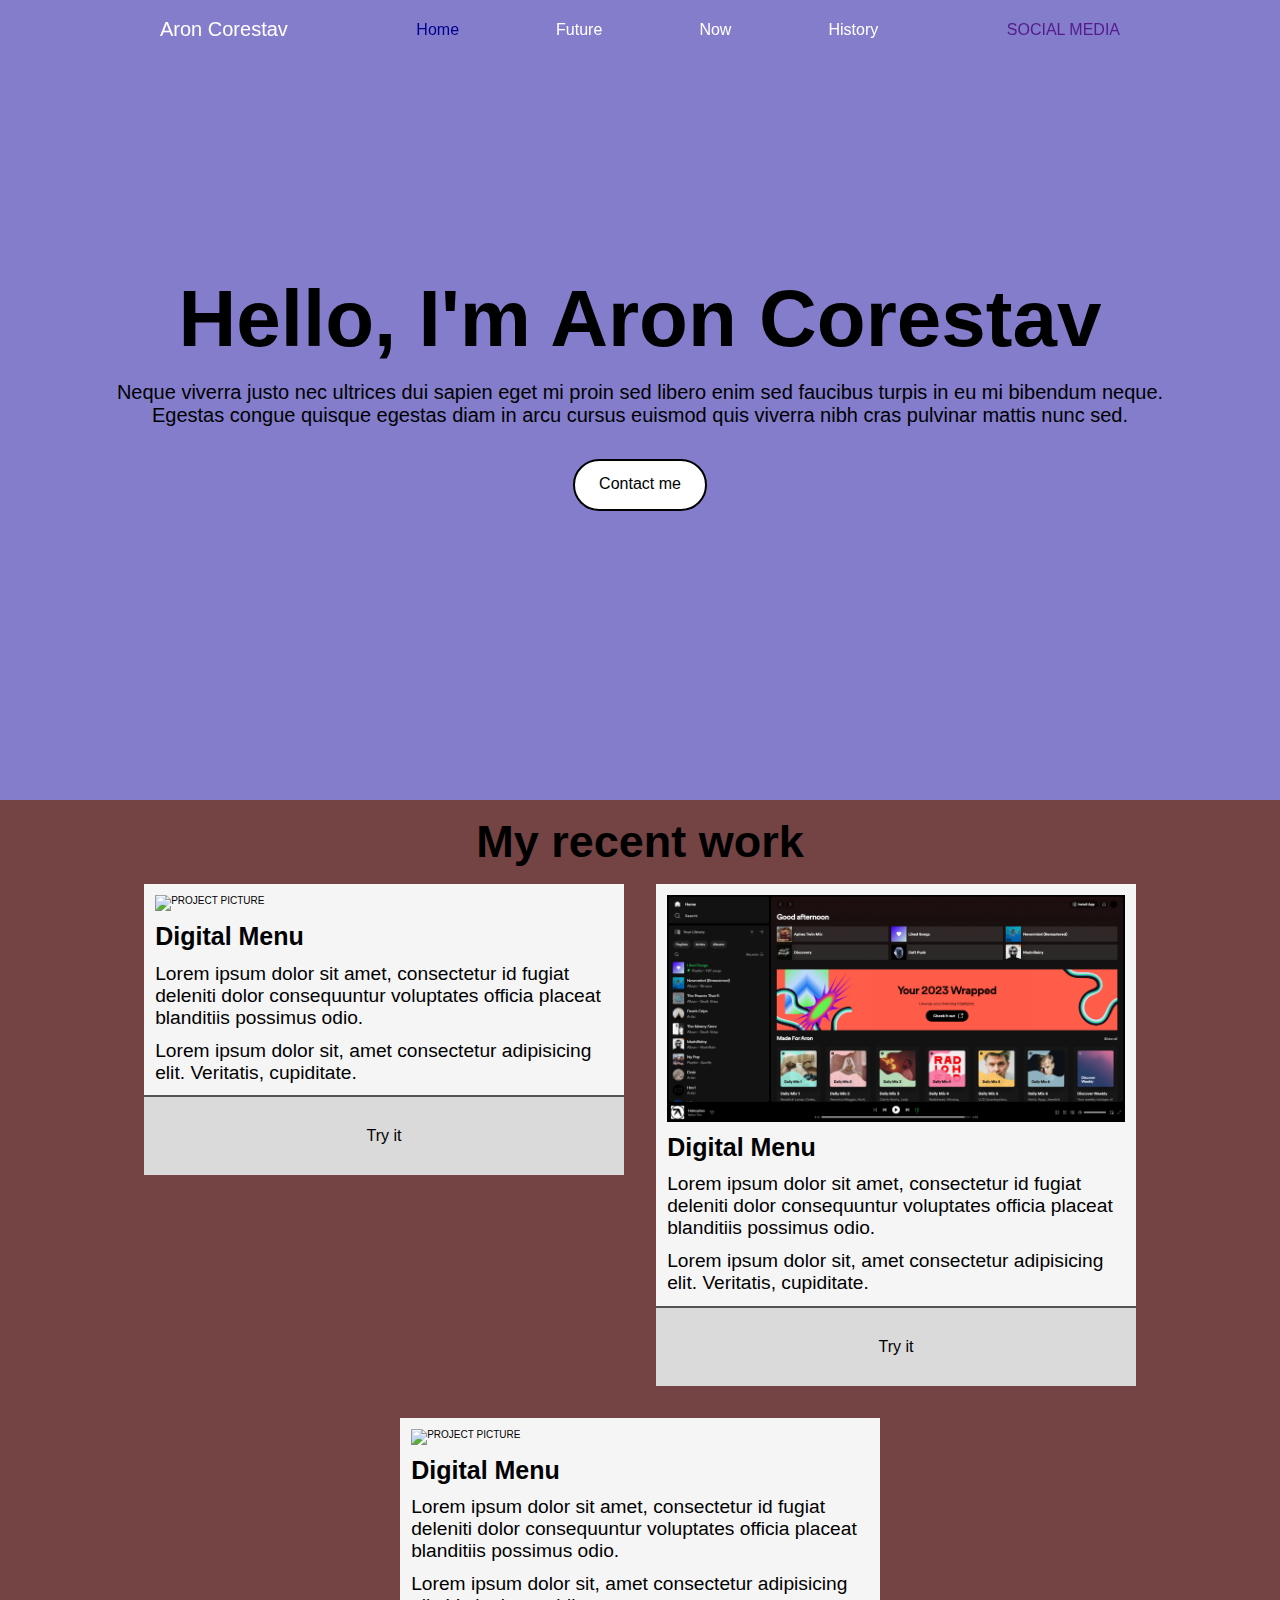
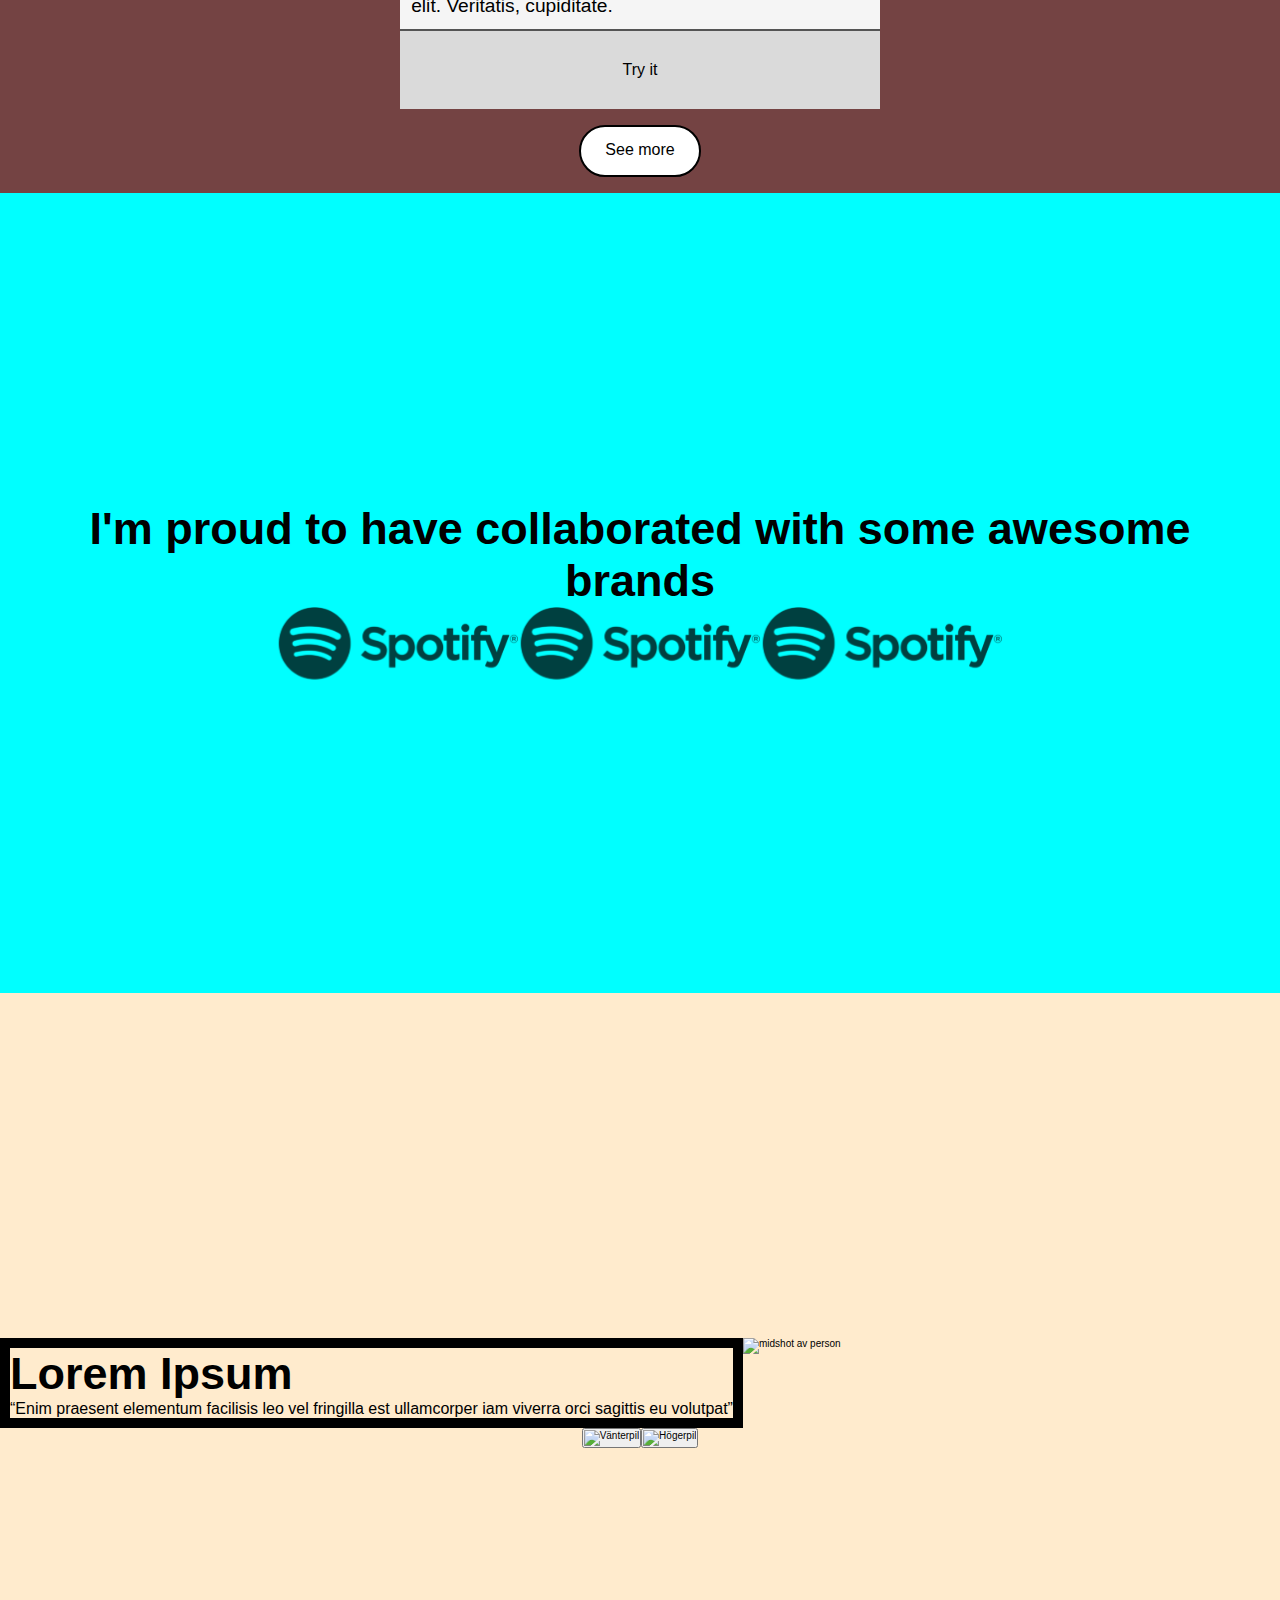
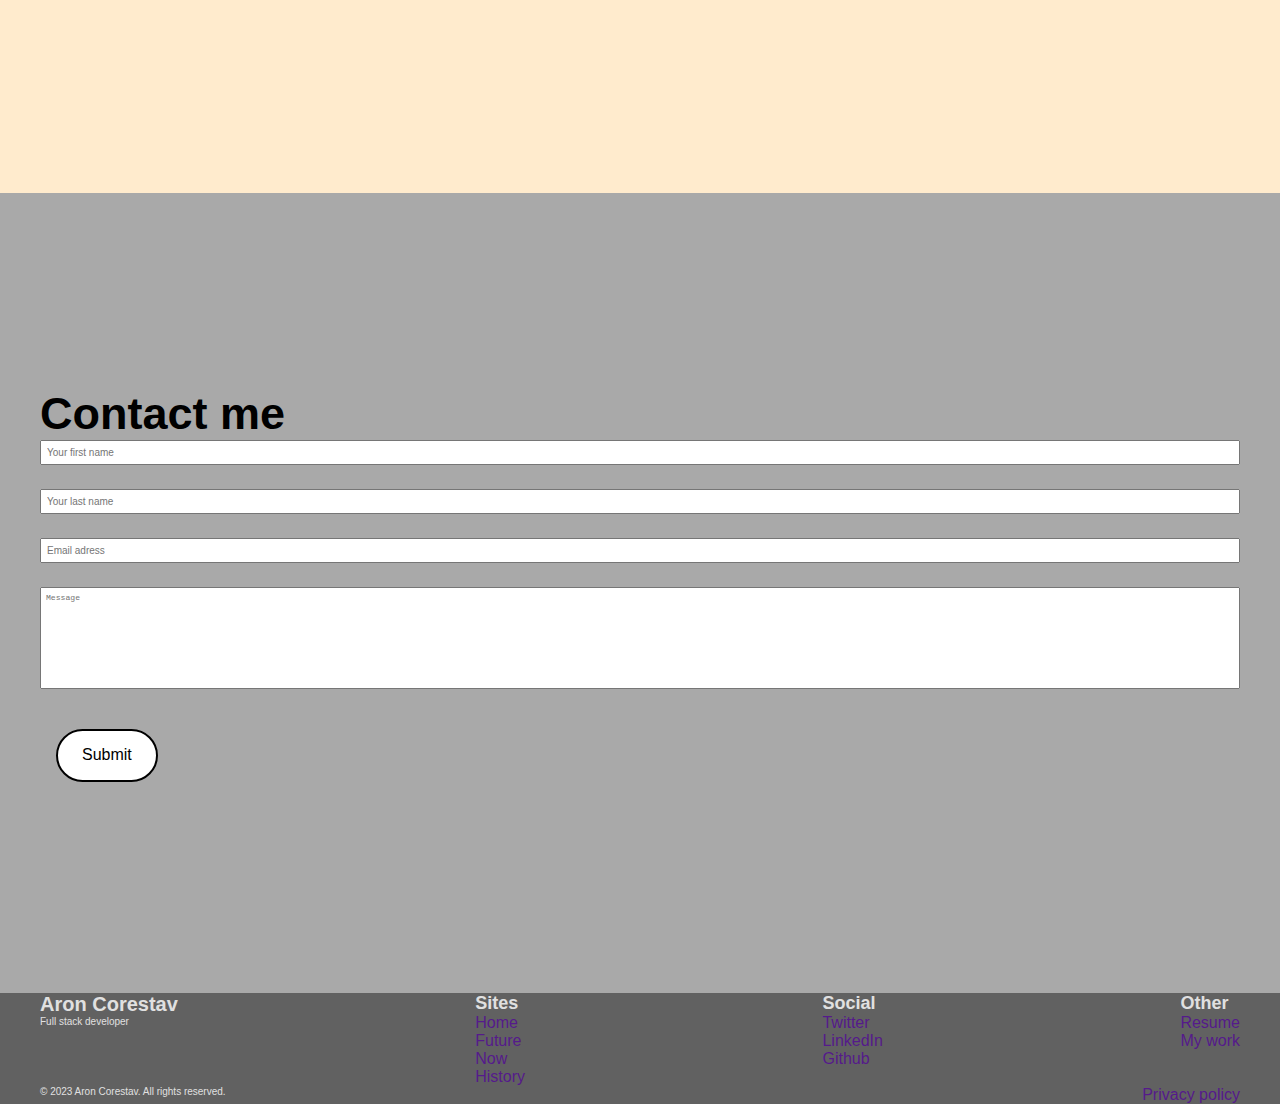
==== commit 3e954b82: "worked on myworksection project sections" ====
--- a/index.html
+++ b/index.html
@@ -52,26 +52,48 @@
             <ul class="ul_grid-standard">
                 <li>
                     <div class="project-div-myWorkSection">
-                        <div class="project-div-img-myWorkSection">
+                        <!--<div class="project-div-img-myWorkSection">-->
                             <img src="images/figma_project.png" class="project-img-myWorkSection" alt="PROJECT PICTURE">
-                        </div>
-                        <div class="project-div-text-myWorkSection">
+                        <!--</div>-->
+                        <!--<div class="project-div-text-myWorkSection">-->
                             <div class="project-text-div-myWorkSection">    
                                 <h3 class="h3-standard project-text-div-h3-myWorkSection">Digital Menu</h4>
                                 <p class="project-text-div-p-myWorkSection">Lorem ipsum dolor sit amet, consectetur id fugiat deleniti dolor consequuntur voluptates officia placeat blanditiis possimus odio.</p>
                                 <p class="project-text-div-p-myWorkSection">Lorem ipsum dolor sit, amet consectetur adipisicing elit. Veritatis, cupiditate.</p>
                             </div>
-                            <div>
-                                <button class="project-button-myWorkSection">Try it</button>
-                            </div>
-                        </div>
+                            <!--<div>-->
+                            <button class="project-button-myWorkSection">Try it</button>
                     </div>
                 </li>
                 <li>
-                    <Button class="button-myWorkSection">work 2</Button>
+                    <div class="project-div-myWorkSection">
+                        <!--<div class="project-div-img-myWorkSection">-->
+                            <img src="images/spotify_project.png" class="project-img-myWorkSection" alt="PROJECT PICTURE">
+                        <!--</div>-->
+                        <!--<div class="project-div-text-myWorkSection">-->
+                            <div class="project-text-div-myWorkSection">    
+                                <h3 class="h3-standard project-text-div-h3-myWorkSection">Digital Menu</h4>
+                                <p class="project-text-div-p-myWorkSection">Lorem ipsum dolor sit amet, consectetur id fugiat deleniti dolor consequuntur voluptates officia placeat blanditiis possimus odio.</p>
+                                <p class="project-text-div-p-myWorkSection">Lorem ipsum dolor sit, amet consectetur adipisicing elit. Veritatis, cupiditate.</p>
+                            </div>
+                            <!--<div>-->
+                            <button class="project-button-myWorkSection">Try it</button>
+                    </div>
                 </li>
                 <li>
-                    <Button class="button-myWorkSection">work 3</Button>
+                    <div class="project-div-myWorkSection">
+                        <!--<div class="project-div-img-myWorkSection">-->
+                            <img src="images/figma_project.png" class="project-img-myWorkSection" alt="PROJECT PICTURE">
+                        <!--</div>-->
+                        <!--<div class="project-div-text-myWorkSection">-->
+                            <div class="project-text-div-myWorkSection">    
+                                <h3 class="h3-standard project-text-div-h3-myWorkSection">Digital Menu</h4>
+                                <p class="project-text-div-p-myWorkSection">Lorem ipsum dolor sit amet, consectetur id fugiat deleniti dolor consequuntur voluptates officia placeat blanditiis possimus odio.</p>
+                                <p class="project-text-div-p-myWorkSection">Lorem ipsum dolor sit, amet consectetur adipisicing elit. Veritatis, cupiditate.</p>
+                            </div>
+                            <!--<div>-->
+                            <button class="project-button-myWorkSection">Try it</button>
+                    </div>
                 </li>
             </ul>
             <button class="see_more-button-myWorkSection button-standard">See more</button>
@@ -89,15 +111,6 @@
                 </li>
                 <li>
                     <img src="images/spotify_logo.svg" alt="Nike">
-                </li>
-                <li>
-                    <img src="images/spotify_logo.svg" alt="Casio">
-                </li>
-                <li>
-                    <img src="images/spotify_logo.svg" alt="Klarna">
-                </li>
-                <li>
-                    <img src="images/spotify_logo.svg" alt="H&M">
                 </li>
             </ul>
         </div>
--- a/style.css
+++ b/style.css
@@ -94,7 +94,6 @@
   display: flex;
   justify-content: center;
   flex-wrap: wrap;
-  gap: 1rem;
 }
 
 header {
@@ -191,6 +190,7 @@
   background-color: #744343;
   align-items: center;
   flex-direction: row;
+  flex-wrap: wrap;
 }
 
 .div-myWorkSection {
@@ -198,26 +198,31 @@
   flex-direction: column;
   justify-content: center;
   align-items: center;
-  width: 75rem;
 }
 
 .project-div-myWorkSection {
   background-color: #f5f5f5;
   display: flex;
   flex-direction: column;
-}
+  margin: 1rem;
+  max-width: 30rem;
+}
+
 
 .project-div-img-myWorkSection {
-
-}
+  
+}
+
 
 .project-img-myWorkSection {
   padding: 0.7rem;
-  max-width: 50%;
+  /*max-width: 30rem;*/
+  width: 100%;
 }
 
 .project-text-div-myWorkSection {
-  
+  display: flex;
+  flex-direction: column;
 }
 
 .project-text-div-myWorkSection {
@@ -228,7 +233,6 @@
   padding-left: 0.7rem;
   padding-right: 0.7rem;
   padding-bottom: 0.7rem;
-  max-width: 25rem;
 }
 
 .project-text-div-p-myWorkSection {
@@ -236,7 +240,6 @@
   padding-right: 0.7rem;
   padding-bottom: 0.7rem;
   font-size: 1.2rem;
-  max-width: 25rem;
 }
 
 .project-button-myWorkSection {
@@ -250,9 +253,14 @@
   font-size: 1.6em;
 }
 
+.project-button-myWorkSection:hover {
+  background-color: #bdbdbd;
+}
+
 .h2-myWorkSection {
   text-align: center;
   margin: 1rem;
+  margin-bottom: 0;
 }
 
 .button-myWorkSection {
@@ -261,7 +269,7 @@
 }
 
 .see_more-button-myWorkSection {
-  width: fit-content;
+  margin-top: 0;
 }
 
 .brandSection {
@@ -283,7 +291,6 @@
 .commentSection {
   background-color: blanchedalmond;
   display: flex;
-  flex-direction: row;
 }
 
 .div-commentSection {
@@ -307,6 +314,7 @@
 
 .div1-commentSection {
   display: flex;
+
 }
 
 .div2-commentSection {
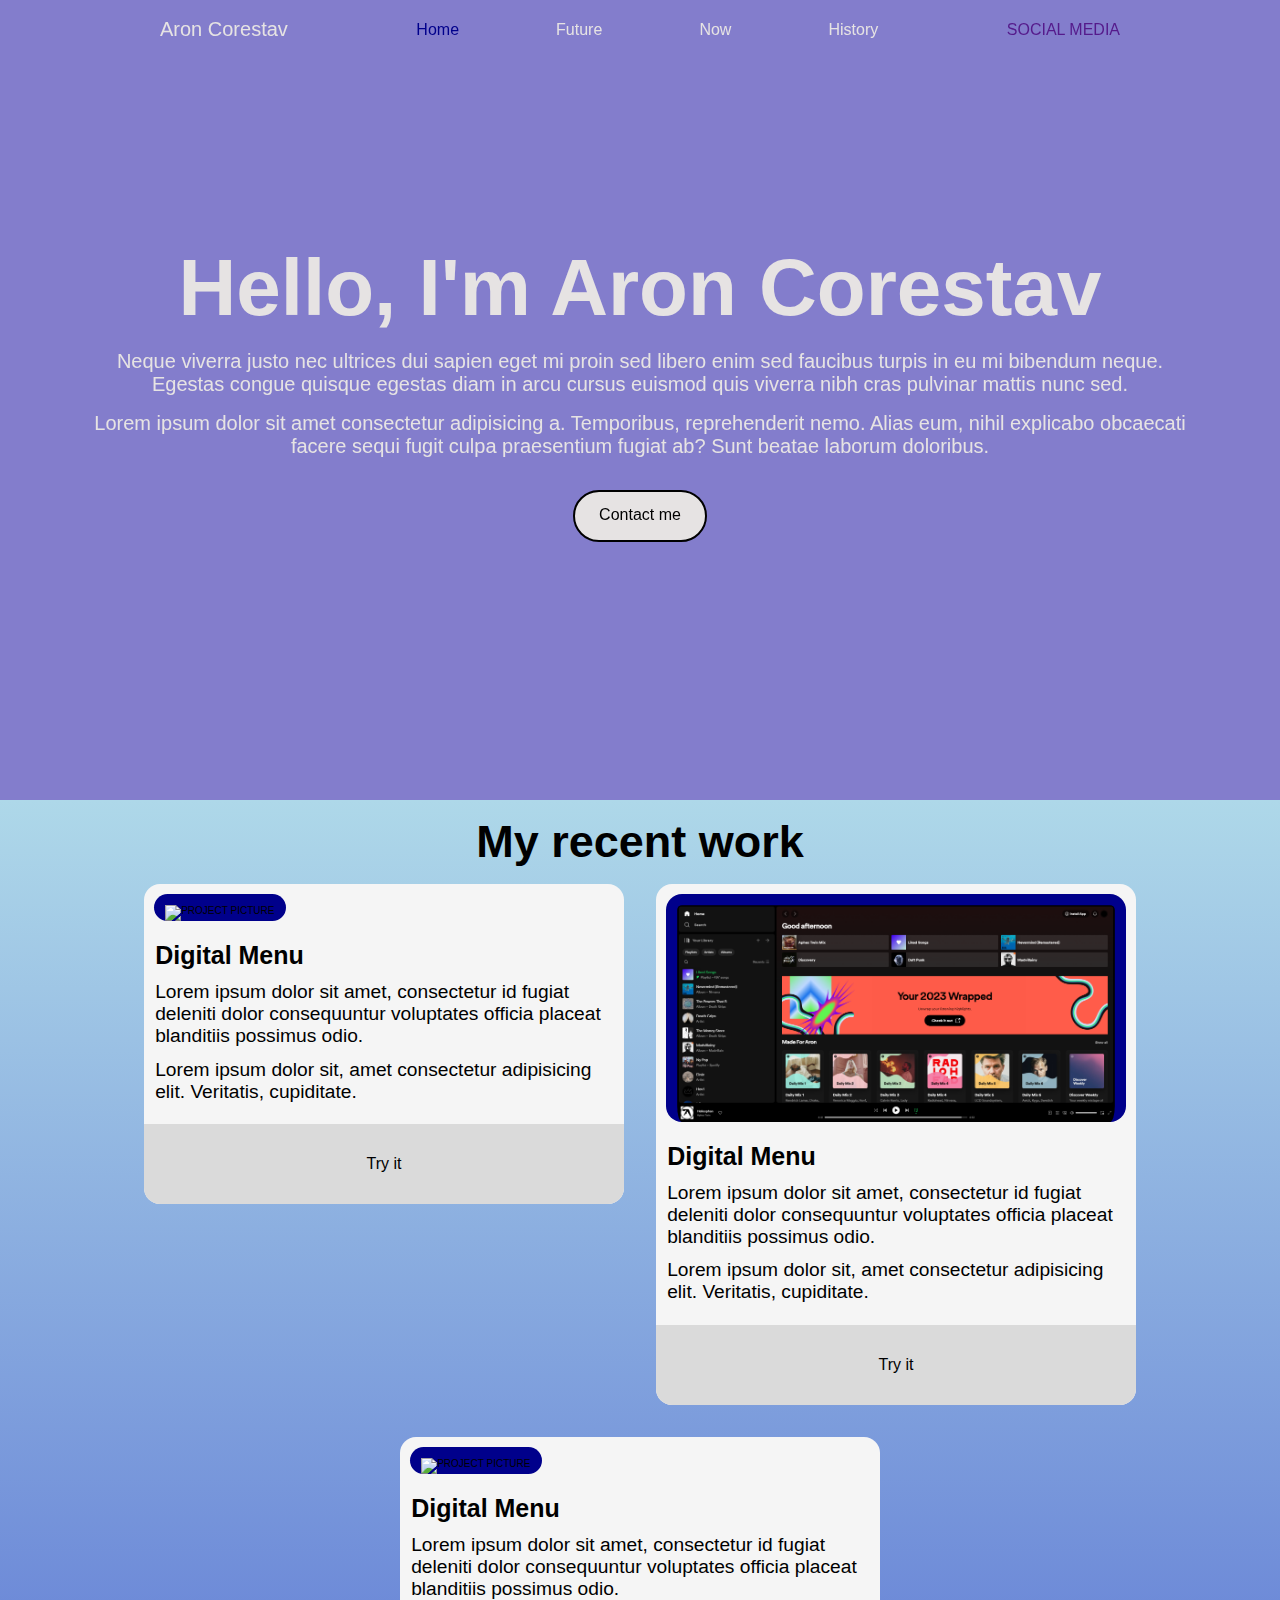
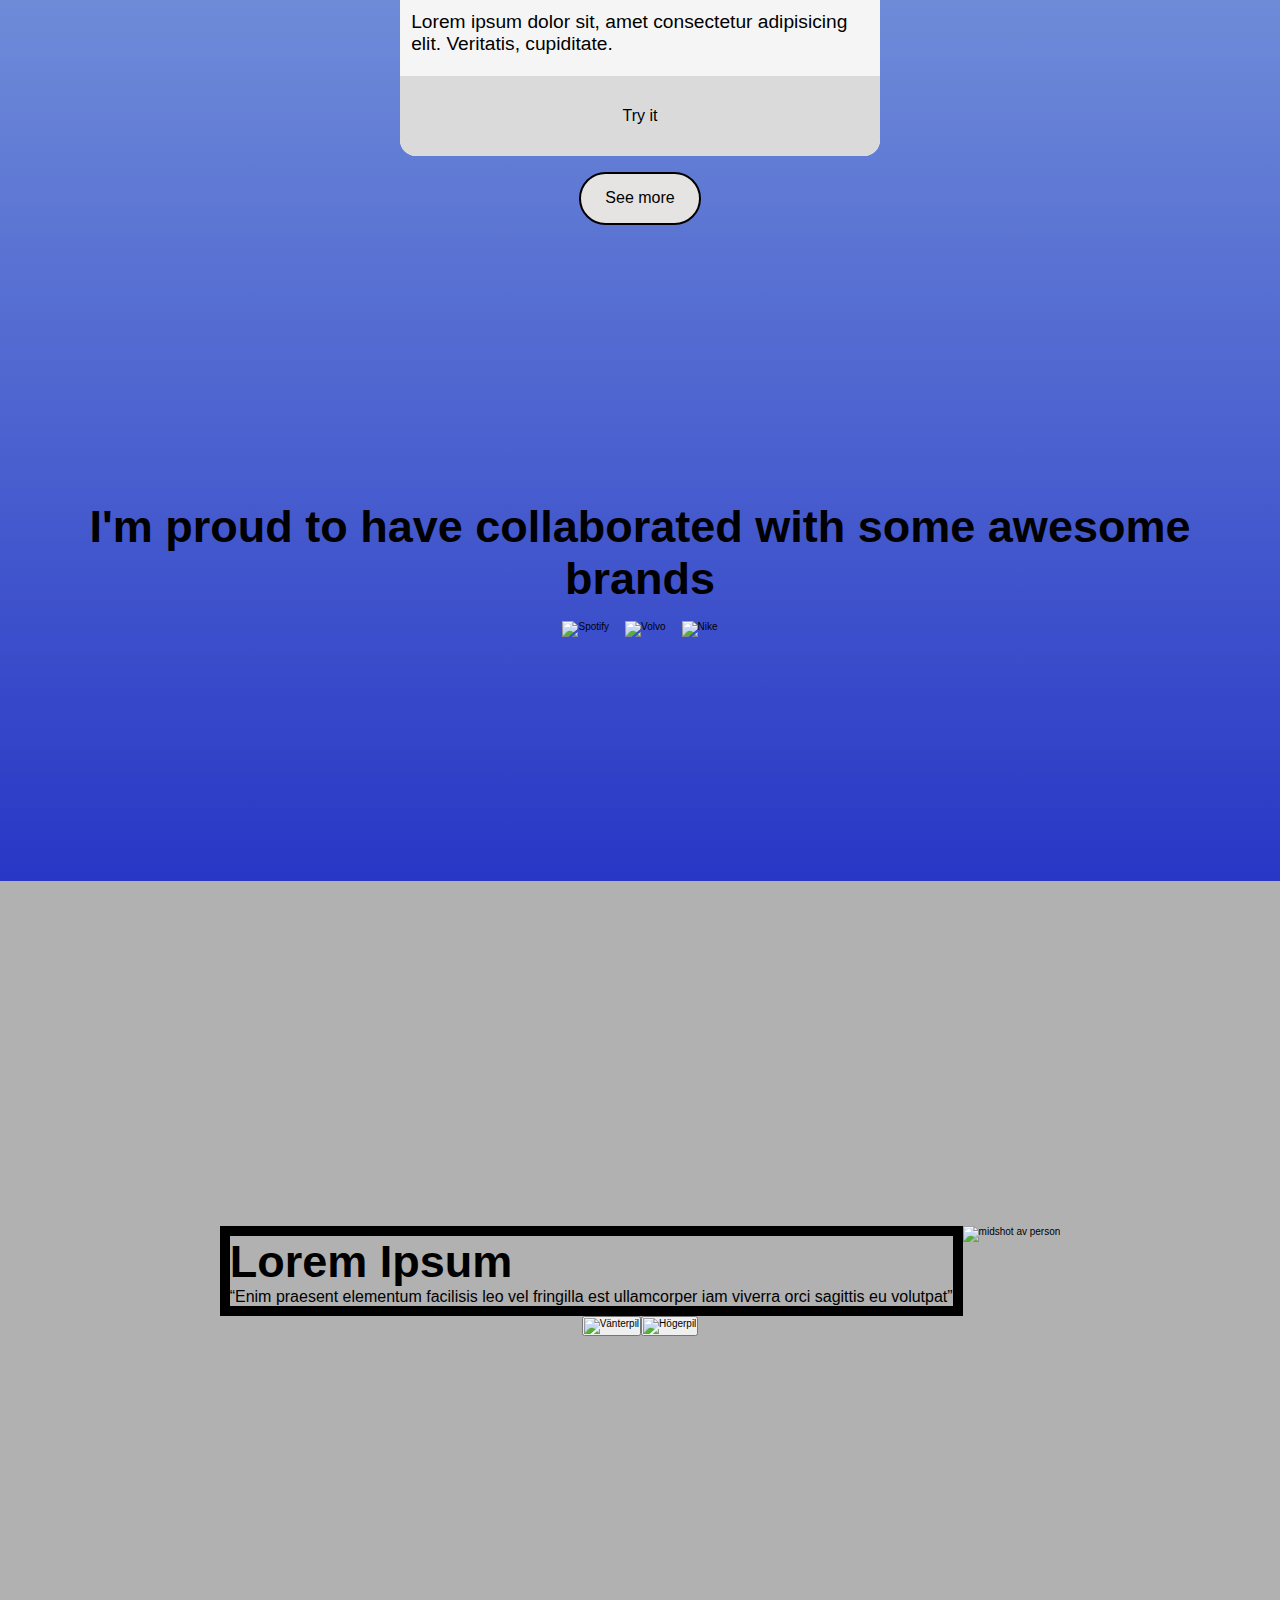
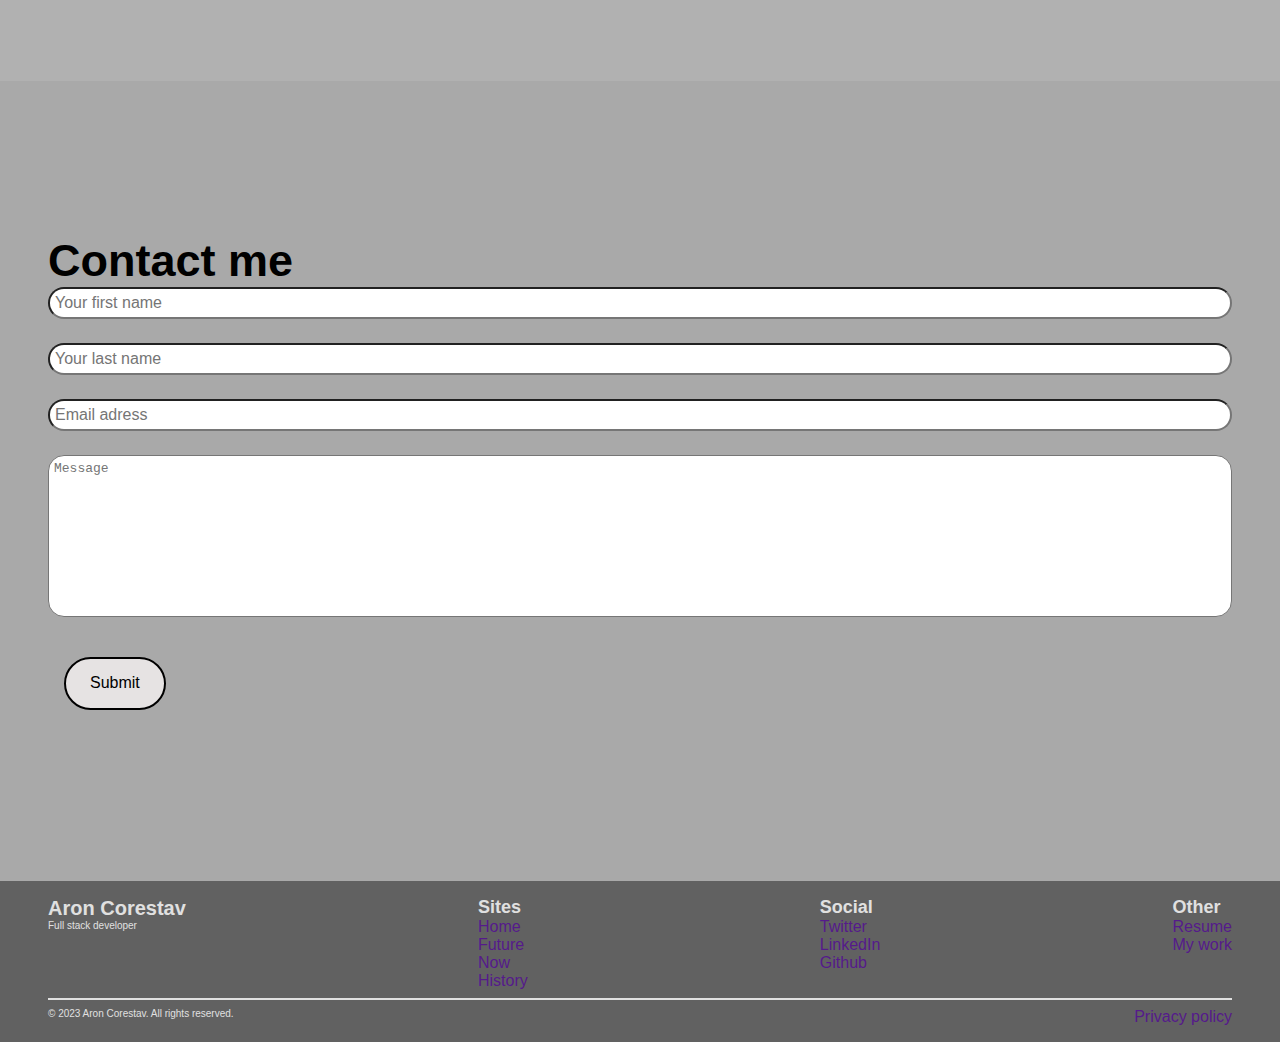
==== commit b862d786: "Merge branch 'main' of github.com:Aamaxi/Webbsida-SY22" ====
--- a/index.html
+++ b/index.html
@@ -5,6 +5,7 @@
     <meta name="viewport" content="width=device-width, initial-scale=1.0">
     <title>Aron Corestav</title>
     <link rel="stylesheet" href="style.css">
+    <link rel="icon" type="image/x-icon" href="images/c_favicon.png">
 </head>
 <body>
     <header>
@@ -41,20 +42,21 @@
     <section class="titleSection section-standard">
         <div class="div-titleSection">
             <h1 class="h1-titlesection h1-standard">Hello, I'm Aron Corestav</h1>
-            <p class="p-titlesection p-standard">Neque viverra justo nec ultrices dui sapien eget mi proin sed libero enim sed faucibus turpis in eu mi bibendum neque.
-            Egestas congue quisque egestas diam in arcu cursus euismod quis viverra nibh cras pulvinar mattis nunc sed.</p>
+            <p class="p-titlesection p-standard">Neque viverra justo nec ultrices dui sapien eget mi proin sed libero enim sed faucibus turpis in eu mi bibendum neque. Egestas congue quisque egestas diam in arcu cursus euismod quis viverra nibh cras pulvinar mattis nunc sed.</p>
+            <p class="p-titlesection p-standard">Lorem ipsum dolor sit amet consectetur adipisicing a. Temporibus, reprehenderit nemo. Alias eum, nihil explicabo obcaecati facere sequi fugit culpa praesentium fugiat ab? Sunt beatae laborum doloribus.</p>
             <a href="#id-contactSection" class="button-titleSection button-standard">Contact me</a>
         </div>
     </section>
+    <div class="gradient_background-myWorkSection_brandSection">
     <section class="myWorkSection section-standard">
         <div class="div-myWorkSection">
             <h2 class="h2-standard h2-myWorkSection">My recent work</h2>
-            <ul class="ul_grid-standard">
+            <ul class="ul-myWorkSection">
                 <li>
                     <div class="project-div-myWorkSection">
-                        <!--<div class="project-div-img-myWorkSection">-->
+                        <div class="project-div-img-myWorkSection">
                             <img src="images/figma_project.png" class="project-img-myWorkSection" alt="PROJECT PICTURE">
-                        <!--</div>-->
+                        </div>
                         <!--<div class="project-div-text-myWorkSection">-->
                             <div class="project-text-div-myWorkSection">    
                                 <h3 class="h3-standard project-text-div-h3-myWorkSection">Digital Menu</h4>
@@ -67,24 +69,24 @@
                 </li>
                 <li>
                     <div class="project-div-myWorkSection">
-                        <!--<div class="project-div-img-myWorkSection">-->
+                        <div class="project-div-img-myWorkSection">
                             <img src="images/spotify_project.png" class="project-img-myWorkSection" alt="PROJECT PICTURE">
-                        <!--</div>-->
-                        <!--<div class="project-div-text-myWorkSection">-->
+                        </div>
+                        <div class="project-div-text-myWorkSection">
                             <div class="project-text-div-myWorkSection">    
                                 <h3 class="h3-standard project-text-div-h3-myWorkSection">Digital Menu</h4>
                                 <p class="project-text-div-p-myWorkSection">Lorem ipsum dolor sit amet, consectetur id fugiat deleniti dolor consequuntur voluptates officia placeat blanditiis possimus odio.</p>
                                 <p class="project-text-div-p-myWorkSection">Lorem ipsum dolor sit, amet consectetur adipisicing elit. Veritatis, cupiditate.</p>
                             </div>
-                            <!--<div>-->
+                            <div>
                             <button class="project-button-myWorkSection">Try it</button>
                     </div>
                 </li>
                 <li>
                     <div class="project-div-myWorkSection">
-                        <!--<div class="project-div-img-myWorkSection">-->
+                        <div class="project-div-img-myWorkSection">
                             <img src="images/figma_project.png" class="project-img-myWorkSection" alt="PROJECT PICTURE">
-                        <!--</div>-->
+                        </div>
                         <!--<div class="project-div-text-myWorkSection">-->
                             <div class="project-text-div-myWorkSection">    
                                 <h3 class="h3-standard project-text-div-h3-myWorkSection">Digital Menu</h4>
@@ -102,44 +104,47 @@
     <section class="brandSection section-standard">
         <div class="div-brandSection">
             <h2 class="h2-standard h2-brandSection">I'm proud to have collaborated with some awesome brands</h2>
-            <ul class="ul_grid-standard">
+            <ul class="ul-brandSection">
                 <li class="li-brandSection">
-                    <img src="images/spotify_logo.svg" alt="Spotify">
+                    <img src="images/spotify_logo.png" class="logo-brandSection" alt="Spotify">
                 </li>
-                <li>
-                    <img src="images/spotify_logo.svg" alt="Volvo">
+                <li class="li-brandSection">
+                    <img src="images/nike_logo.svg" class="logo-brandSection" alt="Volvo">
                 </li>
-                <li>
-                    <img src="images/spotify_logo.svg" alt="Nike">
+                <li class="li-brandSection">
+                    <img src="images/klarna_logo.svg" class="logo-brandSection" alt="Nike">
                 </li>
             </ul>
         </div>
     </section>
+    </div>
     <section class="commentSection section-standard">
-        <div class="div1-commentSection">    
-            <div class="textbox-commentSection"> 
-                <h2 class="h2-standard">Lorem Ipsum</h2>
-                <p class="p-standard">“Enim praesent elementum facilisis leo vel fringilla est ullamcorper iam viverra orci sagittis eu volutpat”</p>
+        <div class="div-commentsection">
+            <div class="div1-commentSection">    
+                <div class="textbox-commentSection"> 
+                    <h2 class="h2-standard">Lorem Ipsum</h2>
+                    <p class="p-standard">“Enim praesent elementum facilisis leo vel fringilla est ullamcorper iam viverra orci sagittis eu volutpat”</p>
+                </div>
+                <img class="person-commentSection img-standard" src="images/person_placeholder.svg" alt="midshot av person">
             </div>
-            <img class="person-commentSection img-standard" src="images/person_placeholder.svg" alt="midshot av person">
-        </div>
-        <div class="div2-commentSection">
-            <button>
-                <img src="" alt="Vänterpil">
-            </button>
-            <button>
-                <img src="" alt="Högerpil">
-            </button>
+            <div class="div2-commentSection">
+                <button>
+                    <img src="" alt="Vänterpil">
+                </button>
+                <button>
+                    <img src="" alt="Högerpil">
+                </button>
+            </div>
         </div>
     </section>
     <section class="section-standard contactSection" id="id-contactSection">
         <div class="div-contactSection">
             <h2 class="h2-standard">Contact me</h2>
             <form class="form-contactSection">
-                <input class="input-contactSection" type="text" id="fname" name="firstname" placeholder="Your first name">
-                <input class="input-contactSection" type="text" id="lname" name="lastname" placeholder="Your last name">
-                <input class="input-contactSection" type="email" id="email" name="email" placeholder="Email adress">
-                <textarea class="input-contactSection" name="comment" id="" cols="30" rows="10" form="usrform" placeholder="Message"></textarea>
+                <input class="input-contactSection p-standard" type="text" id="fname" name="firstname" placeholder="Your first name">
+                <input class="input-contactSection p-standard" type="text" id="lname" name="lastname" placeholder="Your last name">
+                <input class="input-contactSection p-standard" type="email" id="email" name="email" placeholder="Email adress">
+                <textarea class="input-contactSection p-standard" name="comment" id="" cols="30" rows="10" form="usrform" placeholder="Message"></textarea>
                 <button class="button-contactSection button-standard">Submit</button>
             </form>
         </div>
--- a/style.css
+++ b/style.css
@@ -32,7 +32,7 @@
   display: flex;
   flex-direction: column;
   justify-content: center;
-  min-height: 50rem;
+  /*min-height: 50rem;*/
 }
 
 .img-standard {
@@ -47,12 +47,11 @@
   padding-right: 1.5em;
   font-size: 1.6em;
   border-radius: 25rem;
-  background-color: #ffffff;
+  background-color: #e6e3e3;
   text-decoration: None;
   border: 2px solid;
   border-color: #000000;
   color: #000000;
-  
 }
 
 .button-standard:hover {
@@ -90,12 +89,6 @@
   text-decoration: none;
 }
 
-.ul_grid-standard {
-  display: flex;
-  justify-content: center;
-  flex-wrap: wrap;
-}
-
 header {
   background-color: #47474710;
 }
@@ -105,6 +98,7 @@
   flex-direction: row;
   justify-content: center;
   width: 100vw;
+  z-index: 2;
 }
 
 #navbar-js {
@@ -113,6 +107,7 @@
 
 .div-navbar {
   position: fixed;
+  z-index: 2;
 }
 
 .ul-navbar {
@@ -123,15 +118,14 @@
   padding-bottom: 0.8rem;
   justify-content: space-evenly;
   align-items: center;
-  
 }
 
 .a-navbar {
-  color: white;
+  color: #e6e3e3;
 }
 
 .a-navbar-active {
-  color: darkblue;
+  color: #00008b;
 }
 
 .a-navbar:hover {
@@ -157,29 +151,50 @@
 
 /* Home: */
 .titleSection {
+  min-height: 50rem;
   background-color: #837dcc;
   flex-direction: row;
-  
+  background-image: url(images/background_image.png);
+  background-size: cover;
+  background-position: center;
+  z-index: -1;
+  position: relative;
+  overflow: hidden;
+}
+
+/* learn how this works */
+.titleSection::before {
+  content: "";
+  position: absolute;
+  top: 0;
+  left: 0;
+  width: 100%;
+  height: 100%;
+  backdrop-filter: blur(50px);
 }
 
 .div-titleSection {
+  z-index: 5;
+  position: relative;
   width: 70rem;
   display: flex;
   gap: 1rem;
   flex-direction: column;
   align-items: center;
   align-self: center;
-  margin: 5em;
+  margin: 5rem;
 }
 /* change sizing for better system maybe */
 
 .h1-titlesection {
   text-align: center;
+  color: #e6e3e3;
 }
 
 .p-titlesection {
   text-align: center;
   font-size: 2em;
+  color: #e6e3e3;
 }
 
 .button-titleSection {
@@ -187,10 +202,14 @@
 }
 
 .myWorkSection { 
-  background-color: #744343;
-  align-items: center;
-  flex-direction: row;
+  align-items: center;
+  flex-direction: column;
   flex-wrap: wrap;
+  min-height: 50rem;
+}
+
+.gradient_background-myWorkSection_brandSection {
+  background-image: linear-gradient(#aed8e9 0%,  #2837C6 100%); 
 }
 
 .div-myWorkSection {
@@ -198,6 +217,12 @@
   flex-direction: column;
   justify-content: center;
   align-items: center;
+}
+
+.ul-myWorkSection {
+  display: flex;
+  justify-content: center;
+  flex-wrap: wrap;
 }
 
 .project-div-myWorkSection {
@@ -206,27 +231,39 @@
   flex-direction: column;
   margin: 1rem;
   max-width: 30rem;
-}
-
+  border-radius: 1rem;
+  max-height: 50rem;
+}
 
 .project-div-img-myWorkSection {
+  display: flex;
+  justify-content: bottom;
+}
+
+.project-img-myWorkSection {
+  background-color: #00008b;
+  margin: 1em;
+  max-width: 100%;
+  max-height: 100%;
+  object-fit: scale-down;
+  object-position: bottom;
+  overflow: hidden;
+  height: auto;
+  width: auto;
+  padding: 0.7rem;
+  padding-bottom: 0;
+  border-radius: 1rem;
+}
+
+.project-div-text-myWorkSection {
   
 }
 
-
-.project-img-myWorkSection {
-  padding: 0.7rem;
-  /*max-width: 30rem;*/
-  width: 100%;
-}
-
 .project-text-div-myWorkSection {
   display: flex;
   flex-direction: column;
-}
-
-.project-text-div-myWorkSection {
-  
+  margin-top: 1em;
+  margin-bottom: 1em;
 }
 
 .project-text-div-h3-myWorkSection {
@@ -246,11 +283,10 @@
   min-width: 100%;
   height: 5em;
   background-color: #dadada;
-  border-right: none;
-  border-left: none;
-  border-bottom: none;
-  border-color: #000000;
+  border: none;
   font-size: 1.6em;
+  border-bottom-left-radius: 1rem;
+  border-bottom-right-radius: 1rem;
 }
 
 .project-button-myWorkSection:hover {
@@ -273,24 +309,44 @@
 }
 
 .brandSection {
-  background-color: aqua;
-  flex-direction: row;
+  flex-direction: row;
+  min-height: 40rem;
+}
+
+.ul-brandSection {
+  display: flex;
+  justify-content: center;
+  flex-wrap: wrap;
+  gap: 1rem;
+}
+
+.li-brandSection {
+  max-width: 100%;
+  max-height: 100%;
+}
+
+.logo-brandSection {
+  width: 20rem;
 }
 
 .div-brandSection {
   display: flex;
-  width: 75rem;
+  max-width: 75rem;
   justify-content: center;
   flex-direction: column;
 }
 
 .h2-brandSection {
   text-align: center;
+  margin: 1rem;
 }
 
 .commentSection {
-  background-color: blanchedalmond;
-  display: flex;
+  background-color: rgb(177, 177, 177);
+  display: flex;
+  height: 50rem;
+  flex-direction: row;
+  align-items: center;
 }
 
 .div-commentSection {
@@ -314,6 +370,7 @@
 
 .div1-commentSection {
   display: flex;
+  flex-direction: row;
 
 }
 
@@ -328,6 +385,7 @@
   background-color: darkgrey;
   flex-direction: row;
   align-items: center;
+  min-height: 50rem;
 }
 
 #id-contactSection {
@@ -338,6 +396,7 @@
   display: flex;
   flex-direction: column;
   width: 75rem;
+  margin: 3rem;
 }
 
 .form-contactSection {
@@ -351,6 +410,7 @@
 .input-contactSection {
   padding: 5px;
   resize: none;
+  border-radius: 1rem;
 }
 
 .button-contactSection {
@@ -369,12 +429,15 @@
   display: flex;
   flex-direction: column;
   width: 75rem;
-
+  margin: 1rem;
+  margin-left: 3rem;
+  margin-right: 3rem;
 }
 
 .ul-footer {
   display: flex;
   justify-content: space-between;
+  padding-bottom: 0.5rem;
 }
 
 .li-footer {
@@ -385,6 +448,8 @@
 .bottom-footer {
   display: flex;
   justify-content: space-between;
+  border-top: 2px solid #e0e0e0;
+  padding-top: 0.5rem;
 }
 
 /* The Future: */
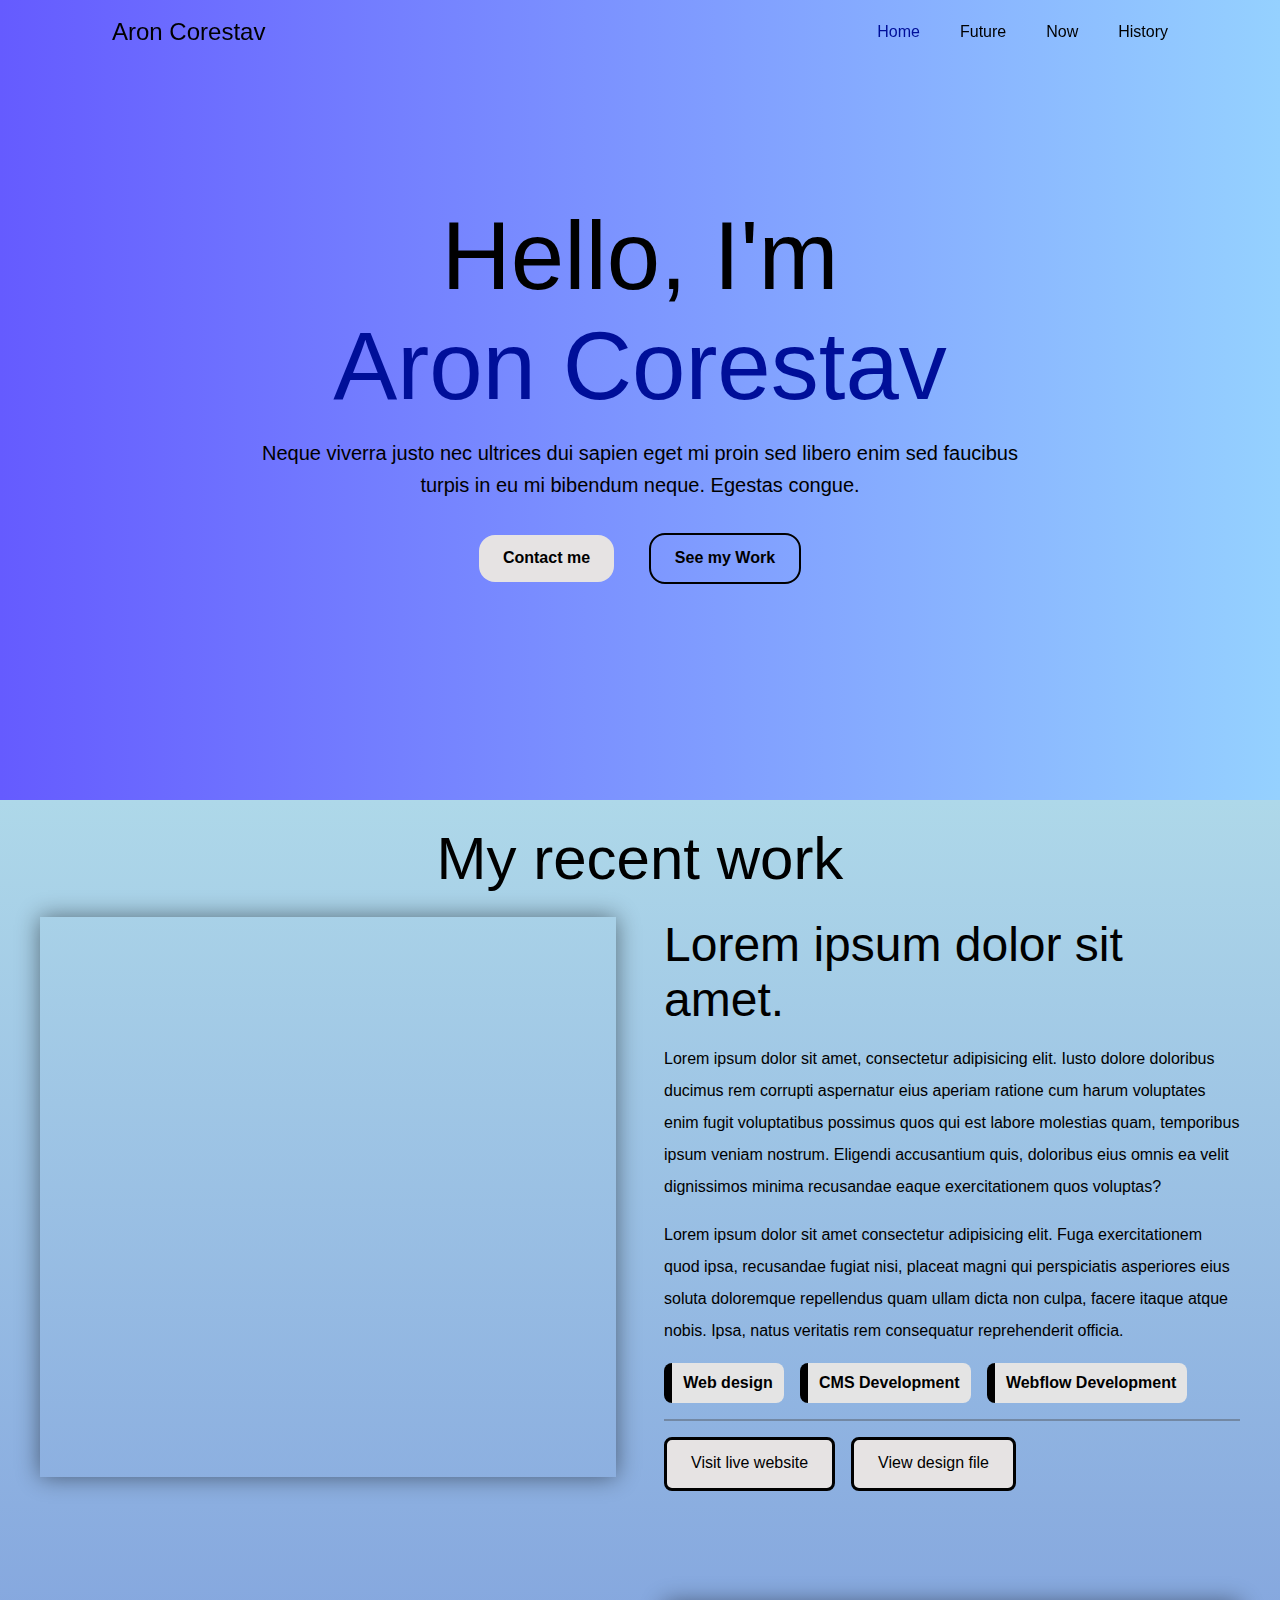
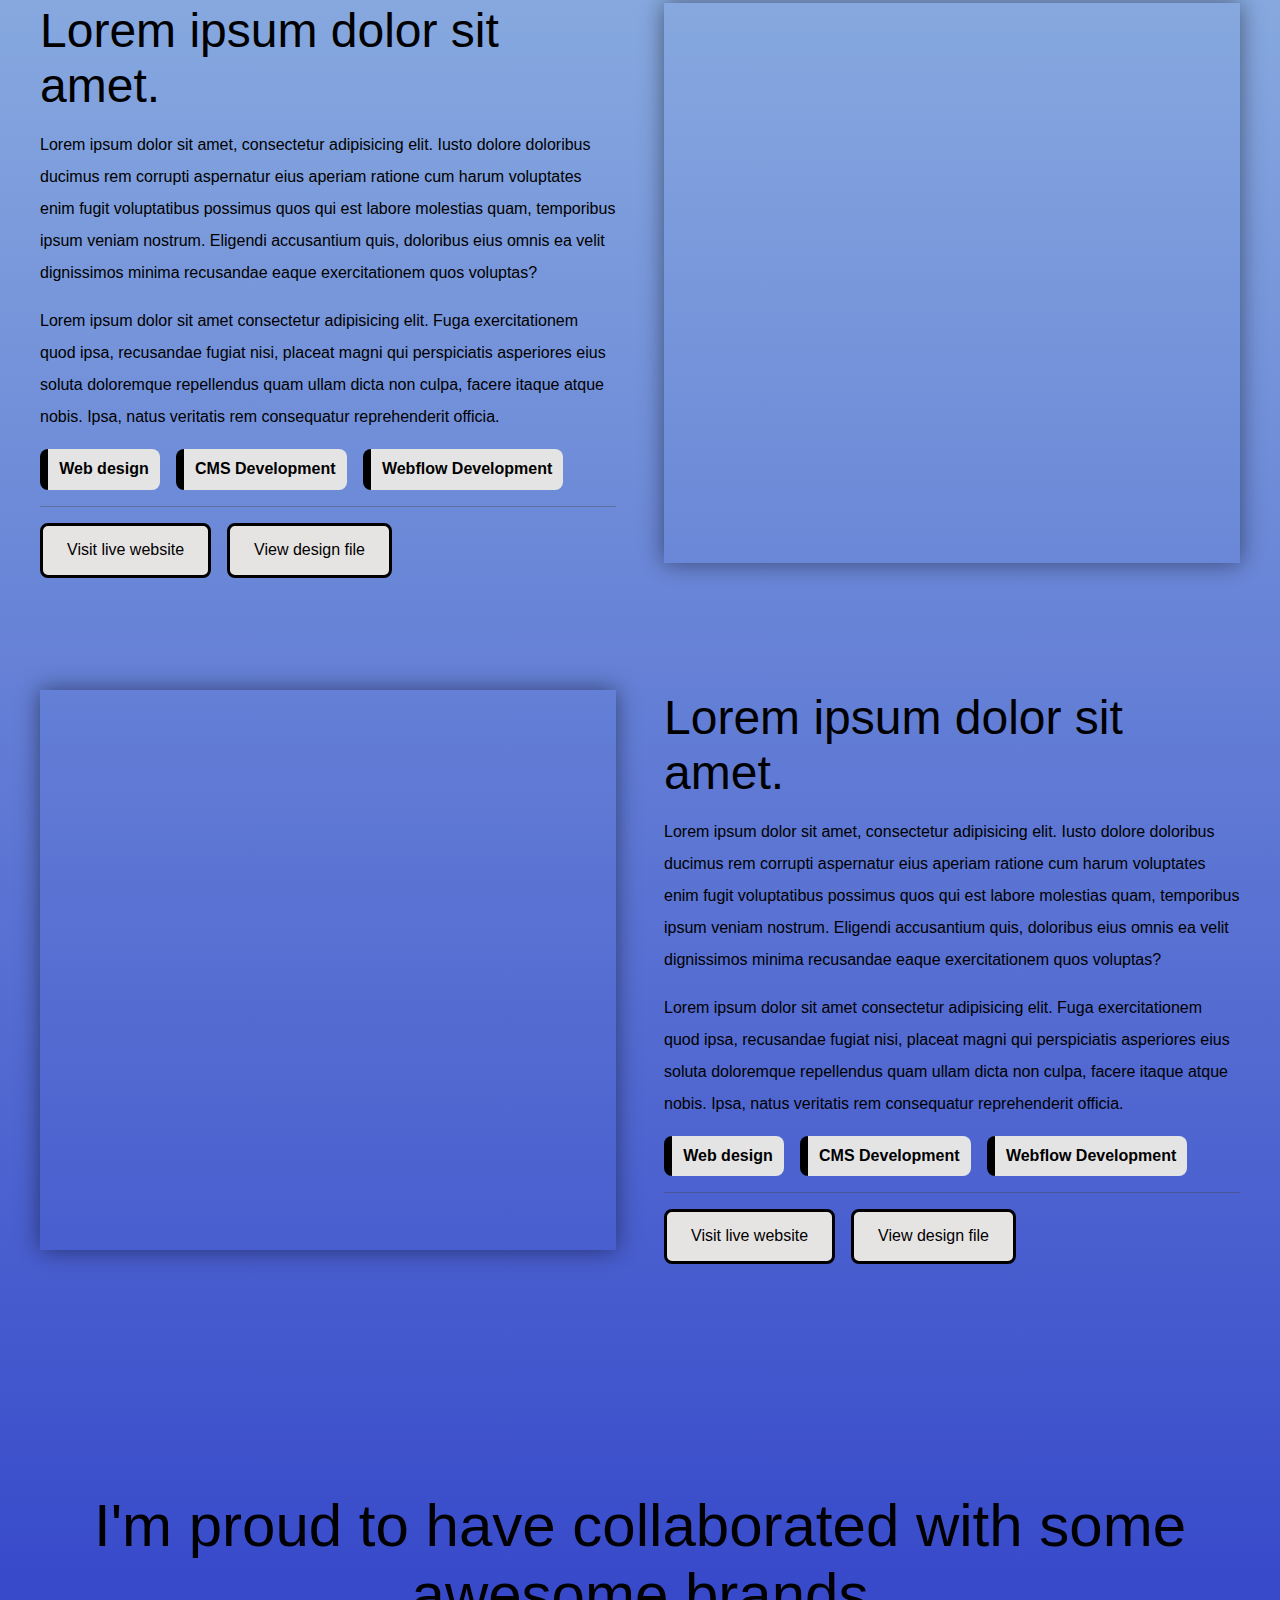
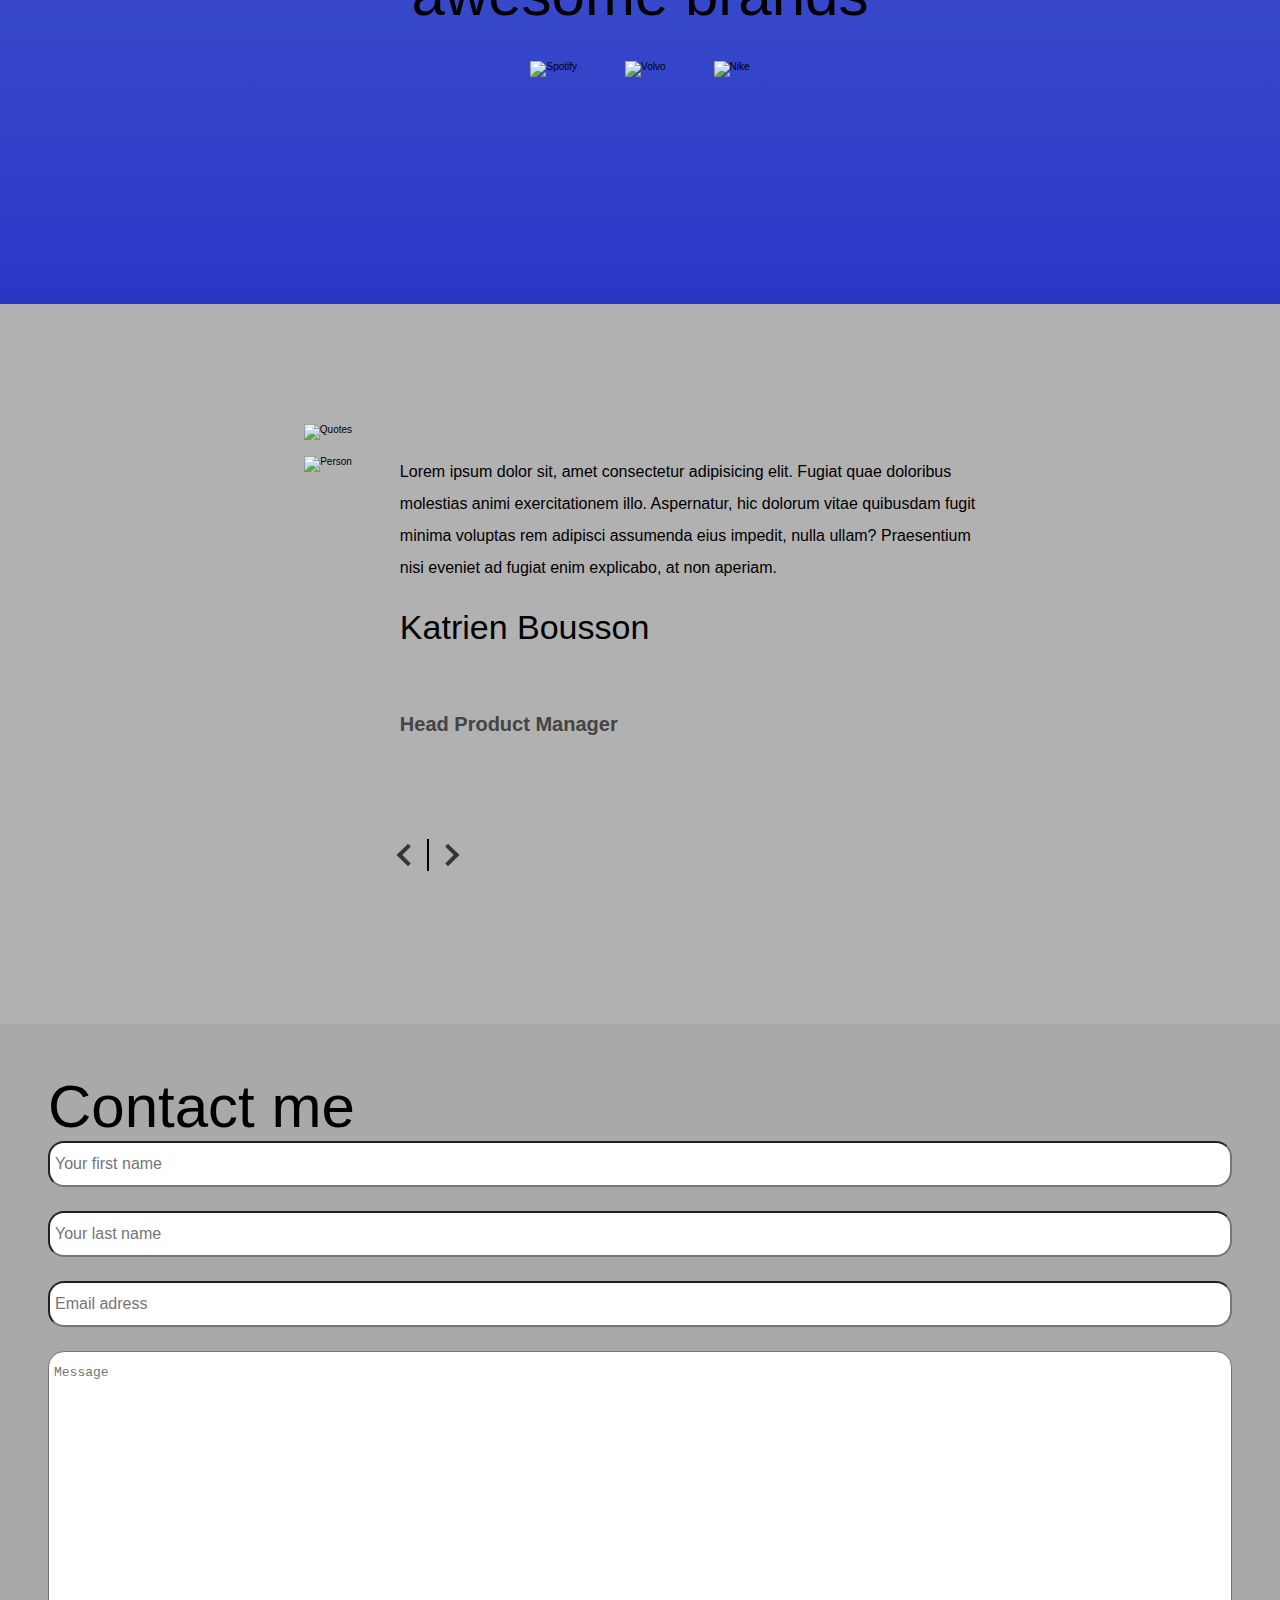
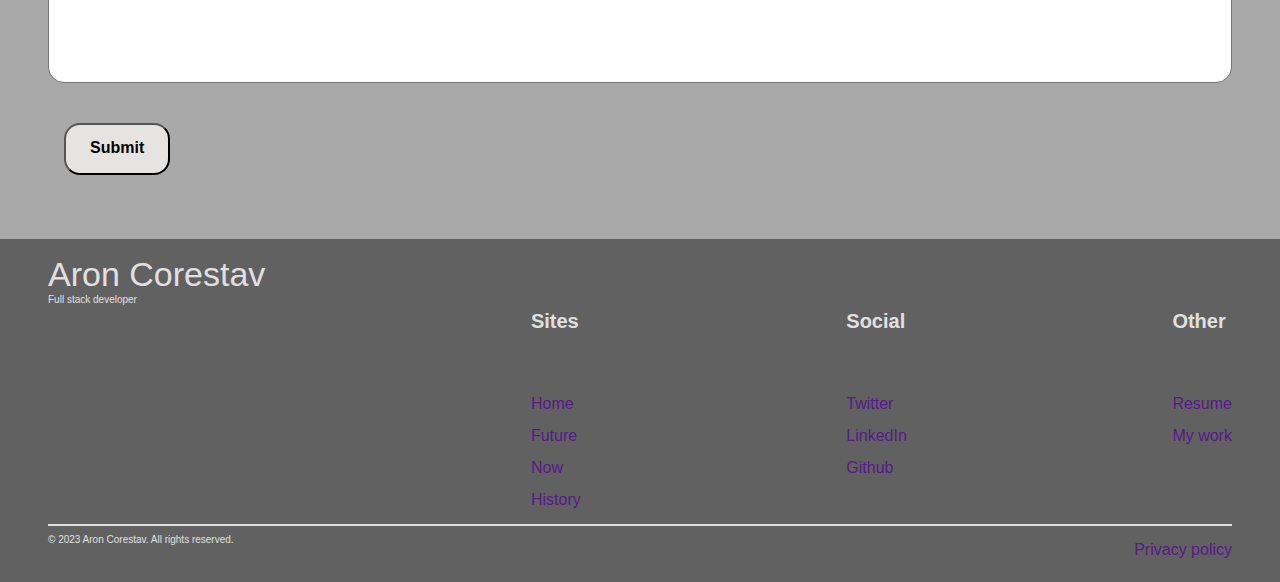
==== commit 4e74d372: "changed the fonts and worked on the hero section and navbar" ====
--- a/index.html
+++ b/index.html
@@ -13,27 +13,29 @@
         <nav id="navbar-js">
             <ul class="ul-navbar">
                 <li class = "aron_corestav-navbar">
-                    <a class="h4-standard a-navbar" href="">Aron Corestav</a>
-                </li>
-                <li>
+                    <a class="h5-standard a-navbar a-navbar-transition" href="">Aron Corestav</a>
+                </li>
+                <li class="links-navbar">
                     <ul class="buttons-navbar">
                         <li class="li-navbar">
-                            <a class="p-standard a-navbar-active" href="">Home</a>
-                        </li>
-                        <li class="li-navbar">
-                            <a class="p-standard a-navbar" href="">Future</a>
-                        </li>
-                        <li class="li-navbar">
-                            <a class="p-standard a-navbar" href="">Now</a>
-                        </li>
-                        <li class="li-navbar">
-                            <a class="p-standard a-navbar" href="">History</a>
+                            <a class="p-standard a-navbar-active a-navbar-transition" href="">Home</a>
+                        </li>
+                        <li class="li-navbar">
+                            <a class="p-standard a-navbar a-navbar-transition" href="">Future</a>
+                        </li>
+                        <li class="li-navbar">
+                            <a class="p-standard a-navbar a-navbar-transition" href="">Now</a>
+                        </li>
+                        <li class="li-navbar">
+                            <a class="p-standard a-navbar a-navbar-transition" href="">History</a>
                         </li>
                     </ul>
                 </li>
-                <li class="social_media-navbar">
-                    <a class="p-standard" href="">SOCIAL MEDIA</a>
-                </li>
+                <div class="hamburger_menu-navbar">
+                    <div class="line-hamburger_menu-navbar"></div>
+                    <div class="line-hamburger_menu-navbar hidden-line-hamburger_menu-navbar"></div>
+                    <div class="line-hamburger_menu-navbar"></div>
+                </div>
             </ul>
         </nav>
         </div>
@@ -41,65 +43,112 @@
     <main>
     <section class="titleSection section-standard">
         <div class="div-titleSection">
-            <h1 class="h1-titlesection h1-standard">Hello, I'm Aron Corestav</h1>
-            <p class="p-titlesection p-standard">Neque viverra justo nec ultrices dui sapien eget mi proin sed libero enim sed faucibus turpis in eu mi bibendum neque. Egestas congue quisque egestas diam in arcu cursus euismod quis viverra nibh cras pulvinar mattis nunc sed.</p>
-            <p class="p-titlesection p-standard">Lorem ipsum dolor sit amet consectetur adipisicing a. Temporibus, reprehenderit nemo. Alias eum, nihil explicabo obcaecati facere sequi fugit culpa praesentium fugiat ab? Sunt beatae laborum doloribus.</p>
+            <h1 class="h1-titlesection h1-standard">Hello, I'm<br><span class="aron-h1-span-titlesection">Aron Corestav</span></h1>
+            <p class="p-titlesection p-standard">Neque viverra justo nec ultrices dui sapien eget mi proin sed libero enim sed faucibus turpis in eu mi bibendum neque. Egestas congue.</p>
+            <div class="button-div-titleSection">
             <a href="#id-contactSection" class="button-titleSection button-standard">Contact me</a>
+            <a href="#id-contactSection" class="button-titleSection button-line">See my Work</a>
+            </div>
         </div>
     </section>
     <div class="gradient_background-myWorkSection_brandSection">
-    <section class="myWorkSection section-standard">
-        <div class="div-myWorkSection">
+    <section class="myWorkSection">
+        <div class="div-myWorkSection section-standard">
             <h2 class="h2-standard h2-myWorkSection">My recent work</h2>
             <ul class="ul-myWorkSection">
-                <li>
-                    <div class="project-div-myWorkSection">
-                        <div class="project-div-img-myWorkSection">
-                            <img src="images/figma_project.png" class="project-img-myWorkSection" alt="PROJECT PICTURE">
+                <li class="li-myWorkSection">
+                    <div class="project-div-img-myWorkSection">
+                        <div class="project-img-myWorkSection casio-myWorkSection"></div>
+                    </div>
+                    <div class="project-div-text-myWorkSection">
+                        <h3 class="h3-standard">Lorem ipsum dolor sit amet.</h3>
+                        <p class="p-standard">Lorem ipsum dolor sit amet, consectetur adipisicing elit. Iusto dolore doloribus ducimus rem corrupti aspernatur eius aperiam ratione cum harum voluptates enim fugit voluptatibus possimus quos qui est labore molestias quam, temporibus ipsum veniam nostrum. Eligendi accusantium quis, doloribus eius omnis ea velit dignissimos minima recusandae eaque exercitationem quos voluptas?</p>
+                        <p class="p-standard">Lorem ipsum dolor sit amet consectetur adipisicing elit. Fuga exercitationem quod ipsa, recusandae fugiat nisi, placeat magni qui perspiciatis asperiores eius soluta doloremque repellendus quam ullam dicta non culpa, facere itaque atque nobis. Ipsa, natus veritatis rem consequatur reprehenderit officia.</p>
+                        <div class="project-div-tag-myWorkSection">
+                            <div class="tag-standard">
+                                <p>Web design</p>
+                            </div>
+                            <div class="tag-standard">
+                                <p>CMS Development</p>
+                            </div>
+                            <div class="tag-standard">
+                                <p>Webflow Development</p>
+                            </div>
                         </div>
-                        <!--<div class="project-div-text-myWorkSection">-->
-                            <div class="project-text-div-myWorkSection">    
-                                <h3 class="h3-standard project-text-div-h3-myWorkSection">Digital Menu</h4>
-                                <p class="project-text-div-p-myWorkSection">Lorem ipsum dolor sit amet, consectetur id fugiat deleniti dolor consequuntur voluptates officia placeat blanditiis possimus odio.</p>
-                                <p class="project-text-div-p-myWorkSection">Lorem ipsum dolor sit, amet consectetur adipisicing elit. Veritatis, cupiditate.</p>
-                            </div>
-                            <!--<div>-->
-                            <button class="project-button-myWorkSection">Try it</button>
-                    </div>
-                </li>
-                <li>
-                    <div class="project-div-myWorkSection">
-                        <div class="project-div-img-myWorkSection">
-                            <img src="images/spotify_project.png" class="project-img-myWorkSection" alt="PROJECT PICTURE">
+                        <div class="line-myWorkSection"></div>
+                        <div class="project-div-button-myWorkSection">
+                            <button class="project-button-myWorkSection internet-myWorkSection">Visit live website</button>
+                            <button class="project-button-myWorkSection">View design file</button>
                         </div>
-                        <div class="project-div-text-myWorkSection">
-                            <div class="project-text-div-myWorkSection">    
-                                <h3 class="h3-standard project-text-div-h3-myWorkSection">Digital Menu</h4>
-                                <p class="project-text-div-p-myWorkSection">Lorem ipsum dolor sit amet, consectetur id fugiat deleniti dolor consequuntur voluptates officia placeat blanditiis possimus odio.</p>
-                                <p class="project-text-div-p-myWorkSection">Lorem ipsum dolor sit, amet consectetur adipisicing elit. Veritatis, cupiditate.</p>
-                            </div>
-                            <div>
-                            <button class="project-button-myWorkSection">Try it</button>
-                    </div>
-                </li>
-                <li>
-                    <div class="project-div-myWorkSection">
-                        <div class="project-div-img-myWorkSection">
-                            <img src="images/figma_project.png" class="project-img-myWorkSection" alt="PROJECT PICTURE">
-                        </div>
-                        <!--<div class="project-div-text-myWorkSection">-->
-                            <div class="project-text-div-myWorkSection">    
-                                <h3 class="h3-standard project-text-div-h3-myWorkSection">Digital Menu</h4>
-                                <p class="project-text-div-p-myWorkSection">Lorem ipsum dolor sit amet, consectetur id fugiat deleniti dolor consequuntur voluptates officia placeat blanditiis possimus odio.</p>
-                                <p class="project-text-div-p-myWorkSection">Lorem ipsum dolor sit, amet consectetur adipisicing elit. Veritatis, cupiditate.</p>
-                            </div>
-                            <!--<div>-->
-                            <button class="project-button-myWorkSection">Try it</button>
+                    </div>
+                </li>
+                <li class="li-myWorkSection">
+                    <div class="project-div-text-myWorkSection">
+                        <h3 class="h3-standard">Lorem ipsum dolor sit amet.</h3>
+                            <p class="p-standard">Lorem ipsum dolor sit amet, consectetur adipisicing elit. Iusto dolore doloribus
+                                ducimus rem corrupti aspernatur eius aperiam ratione cum harum voluptates enim fugit voluptatibus
+                                possimus quos qui est labore molestias quam, temporibus ipsum veniam nostrum. Eligendi accusantium quis,
+                                doloribus eius omnis ea velit dignissimos minima recusandae eaque exercitationem quos voluptas?</p>
+                            <p class="p-standard">Lorem ipsum dolor sit amet consectetur adipisicing elit. Fuga exercitationem quod
+                                ipsa, recusandae fugiat nisi, placeat magni qui perspiciatis asperiores eius soluta doloremque
+                                repellendus quam ullam dicta non culpa, facere itaque atque nobis. Ipsa, natus veritatis rem consequatur
+                                reprehenderit officia.</p>
+                            <div class="project-div-tag-myWorkSection">
+                                <div class="tag-standard">
+                                    <p>Web design</p>
+                                </div>
+                                <div class="tag-standard">
+                                    <p>CMS Development</p>
+                                </div>
+                                <div class="tag-standard">
+                                    <p>Webflow Development</p>
+                                </div>
+                            </div>
+                            <div class="line-myWorkSection"></div>
+                            <div class="project-div-button-myWorkSection">
+                                <button class="project-button-myWorkSection">Visit live website</button>
+                                <button class="project-button-myWorkSection">View design file</button>
+                            </div>
+                    </div>
+                    <div class="project-div-img-myWorkSection">
+                        <div class="project-img-myWorkSection apple-myWorkSection"></div>
+                    </div>
+                </li>
+                <li class="li-myWorkSection">
+                    <div class="project-div-img-myWorkSection">
+                        <div class="project-img-myWorkSection stripe-myWorkSection"></div>
+                    </div>
+                    <div class="project-div-text-myWorkSection">
+                        <h3 class="h3-standard">Lorem ipsum dolor sit amet.</h3>
+                            <p class="p-standard">Lorem ipsum dolor sit amet, consectetur adipisicing elit. Iusto dolore doloribus
+                                ducimus rem corrupti aspernatur eius aperiam ratione cum harum voluptates enim fugit voluptatibus
+                                possimus quos qui est labore molestias quam, temporibus ipsum veniam nostrum. Eligendi accusantium quis,
+                                doloribus eius omnis ea velit dignissimos minima recusandae eaque exercitationem quos voluptas?</p>
+                            <p class="p-standard">Lorem ipsum dolor sit amet consectetur adipisicing elit. Fuga exercitationem quod
+                                ipsa, recusandae fugiat nisi, placeat magni qui perspiciatis asperiores eius soluta doloremque
+                                repellendus quam ullam dicta non culpa, facere itaque atque nobis. Ipsa, natus veritatis rem consequatur
+                                reprehenderit officia.</p>
+                            <div class="project-div-tag-myWorkSection">
+                                <div class="tag-standard">
+                                    <p>Web design</p>
+                                </div>
+                                <div class="tag-standard">
+                                    <p>CMS Development</p>
+                                </div>
+                                <div class="tag-standard">
+                                    <p>Webflow Development</p>
+                                </div>
+                            </div>
+                            <div class="line-myWorkSection"></div>
+                            <div class="project-div-button-myWorkSection">
+                                <button class="project-button-myWorkSection internet-myWorkSection">Visit live website</button>
+                                <button class="project-button-myWorkSection">View design file</button>
+                            </div>
                     </div>
                 </li>
             </ul>
-            <button class="see_more-button-myWorkSection button-standard">See more</button>
-        </div>
+        </div>
+            
     </section>
     <section class="brandSection section-standard">
         <div class="div-brandSection">
@@ -119,21 +168,27 @@
     </section>
     </div>
     <section class="commentSection section-standard">
-        <div class="div-commentsection">
-            <div class="div1-commentSection">    
-                <div class="textbox-commentSection"> 
-                    <h2 class="h2-standard">Lorem Ipsum</h2>
-                    <p class="p-standard">“Enim praesent elementum facilisis leo vel fringilla est ullamcorper iam viverra orci sagittis eu volutpat”</p>
-                </div>
-                <img class="person-commentSection img-standard" src="images/person_placeholder.svg" alt="midshot av person">
-            </div>
-            <div class="div2-commentSection">
-                <button>
-                    <img src="" alt="Vänterpil">
-                </button>
-                <button>
-                    <img src="" alt="Högerpil">
-                </button>
+        <div class="div-commentSection">
+                <div class="div-person-commentSection">
+                    <img src="images/person_placeholder.svg" class="person-commentSection" alt="Person">
+                    <img src="images/quotes_icon.png" class="quotes-commentSection" alt="Quotes">
+                </div>
+            <div class="text-commentSection">
+                <div class="div-text-commentSection">
+                    <p class="p-standard">Lorem ipsum dolor sit, amet consectetur adipisicing elit. Fugiat quae doloribus molestias animi exercitationem illo. Aspernatur, hic dolorum vitae quibusdam fugit minima voluptas rem adipisci assumenda eius impedit, nulla ullam? Praesentium nisi eveniet ad fugiat enim explicabo, at non aperiam.</p>
+                <div class="titles-commentSection">
+                    <div class="titles-div-text-commentSection">
+                    <h4 class="h4-standard">Katrien Bousson</h4>
+                    <h6 class="h6-standard div2-titles-div-text-commentSection">Head Product Manager</h6>
+                </div>
+                <div class="person-titles-div-commentSection"></div>
+                </div>
+                </div>
+                <div class="div-arrow-commentSection">
+                    <div class="leftArrow-commentSection arrow-commentSection"></div>
+                    <div class="line-div-arrow-commentSection"></div>
+                    <div class="rightArrow-commentSection arrow-commentSection"></div>
+                </div>
             </div>
         </div>
     </section>
--- a/style.css
+++ b/style.css
@@ -23,7 +23,7 @@
 main {
 
 }
-/*removes bullet points from all list items*/
+
 li {
   list-style: none;
 }
@@ -46,11 +46,24 @@
   padding-left: 1.5em;
   padding-right: 1.5em;
   font-size: 1.6em;
-  border-radius: 25rem;
+  font-weight: bold;
+  border-radius: 1rem;
   background-color: #e6e3e3;
   text-decoration: None;
-  border: 2px solid;
-  border-color: #000000;
+  color: #000000;
+}
+
+.button-line {
+  margin: 1em;
+  padding-top: 0.9em;
+  padding-bottom: 1em;
+  padding-left: 1.5em;
+  padding-right: 1.5em;
+  font-size: 1.6em;
+  font-weight: bold;
+  border-radius: 1rem;
+  text-decoration: None;
+  border: 2px solid #000000;
   color: #000000;
 }
 
@@ -59,34 +72,60 @@
   cursor: pointer;
 }
 
+.tag-standard {
+  font-size: 1.6em;
+  background-color: #e4e4e4;
+  padding: 0.7rem;
+  border-radius: 0.5rem;
+  border-left: #000000 solid 0.5rem;
+  color: #000000;
+  font-weight: bold;
+  width: fit-content;
+}
+
 .h1-standard {
-  font-size: 8em;
-  text-decoration: none; 
+  font-size: 9.6em;
+  text-decoration: none;
+  font-weight: lighter;
+  line-height: -64px;
 }
 
 .h2-standard {
-  font-size: 4.5em;
+  font-size: 6em;
   text-decoration: none;
+  font-weight: normal;
 }
 
 .h3-standard {
-  font-size: 2.5em;
+  font-size: 4.8em;
   text-decoration: none;
+  font-weight: normal;
 }
 
 .h4-standard {
+  font-size: 3.4em;
+  text-decoration: none;
+  font-weight: normal;
+}
+
+.h5-standard {
+  font-size: 2.4em;
+  text-decoration: none;
+  font-weight: normal;
+}
+
+.h6-standard {
   font-size: 2em;
   text-decoration: none;
-}
-
-.h6-standard {
-  font-size: 1.8em;
-  text-decoration: none;
+  font-weight: bold;
+  line-height: 133px;
 }
 
 .p-standard {
   font-size: 1.6em;
   text-decoration: none;
+  font-weight: normal;
+  line-height: 32px;
 }
 
 header {
@@ -113,68 +152,126 @@
 .ul-navbar {
   display: flex;
   flex-direction: row;
-  width: 60rem;
-  padding-top: 0.8rem;
-  padding-bottom: 0.8rem;
+  width: 70rem;
+  padding-top: 1rem;
+  padding-bottom: 1rem;
   justify-content: space-evenly;
   align-items: center;
 }
 
+.a-navbar-transition {
+  transition: color 0.2s ease-in-out;
+}
+
 .a-navbar {
-  color: #e6e3e3;
+  color: #000000;
+  white-space: nowrap;
 }
 
 .a-navbar-active {
-  color: #00008b;
+  color: #000f99;
+}
+
+.a-navbar-active:hover {
+  color: #2636be;
 }
 
 .a-navbar:hover {
-  color: rgb(231, 231, 231);
+  color: #303030;
 }
 
 .li-navbar {
-  padding: 0.5rem;
 }
 
 .aron_corestav-navbar {
   margin-right: auto;
+  margin-left: 2rem;
+}
+
+.links-navbar {
+  margin-right: 2rem;
 }
 
 .social_media-navbar {
   margin-left: auto;
-}
+  height: 20px;
+  display: flex;
+  gap: 0.4rem;
+  flex-direction: row;
+  margin-right: 2rem;
+}
+
+.icons-social_media-navbar {
+  height: 100%;
+}
+
 .buttons-navbar {
-  width: 40rem;
   display: flex;
   justify-content: space-evenly;
-}
+  gap: 2.5rem;
+}
+
+.hamburger_menu-navbar {
+  display: none;
+  display: flex;
+  flex-direction: column;
+  gap: 0.5rem;
+  
+}
+
+.hamburger_menu-navbar:hover {
+  cursor: pointer;
+}
+
+.hamburger_menu-navbar:hover * {
+  background-color: #ffffff;
+}
+
+.line-hamburger_menu-navbar {
+  display: none;
+  width: 3rem;
+  height: 0.35rem;
+  background-color: #e6e3e3;
+  border-radius: 1rem;
+  transition: transform 0.4s ease-in-out;
+  margin-right: 2rem;
+}
+
+.hidden-line-hamburger_menu-navbar {
+  
+}
+
+@media screen and (max-width: 50rem) {
+  body .hamburger_menu-navbar {
+    
+  }
+
+  body .line-hamburger_menu-navbar {
+    display: block;
+  }
+
+  .buttons-navbar {
+    display: none;
+  }
+
+  .social_media-navbar {
+    display: none;
+  }
+}
+
 
 /* Home: */
 .titleSection {
   min-height: 50rem;
-  background-color: #837dcc;
-  flex-direction: row;
-  background-image: url(images/background_image.png);
-  background-size: cover;
+  flex-direction: row;
+  background: #655bff;
+  background: linear-gradient(90deg, rgba(101, 91, 255, 1) 0%, rgba(149, 209, 255, 1) 100%);
   background-position: center;
-  z-index: -1;
   position: relative;
   overflow: hidden;
 }
 
-/* learn how this works */
-.titleSection::before {
-  content: "";
-  position: absolute;
-  top: 0;
-  left: 0;
-  width: 100%;
-  height: 100%;
-  backdrop-filter: blur(50px);
-}
-
 .div-titleSection {
-  z-index: 5;
   position: relative;
   width: 70rem;
   display: flex;
@@ -184,17 +281,27 @@
   align-self: center;
   margin: 5rem;
 }
-/* change sizing for better system maybe */
+
+.button-div-titleSection {
+  margin: 2rem;
+}
+
 
 .h1-titlesection {
   text-align: center;
-  color: #e6e3e3;
+  color: #000000;
+}
+
+.aron-h1-span-titlesection {
+  text-align: center;
+  color: #000f99;
 }
 
 .p-titlesection {
   text-align: center;
   font-size: 2em;
-  color: #e6e3e3;
+  color: #000000;
+  max-width: 50rem;
 }
 
 .button-titleSection {
@@ -222,102 +329,132 @@
 .ul-myWorkSection {
   display: flex;
   justify-content: center;
+  flex-wrap: nowrap;
+  flex-direction: column;
+  gap: 7rem;
+}
+
+.li-myWorkSection {
+  display: flex;
   flex-wrap: wrap;
-}
-
-.project-div-myWorkSection {
-  background-color: #f5f5f5;
-  display: flex;
-  flex-direction: column;
-  margin: 1rem;
-  max-width: 30rem;
-  border-radius: 1rem;
-  max-height: 50rem;
+  flex-direction: row;
+  gap: 4%;
+  max-width: 75rem;
+  justify-content: end;
+  margin-right: 1rem;
+  margin-left: 1rem;
 }
 
 .project-div-img-myWorkSection {
-  display: flex;
-  justify-content: bottom;
+  flex-grow: 1;
 }
 
 .project-img-myWorkSection {
-  background-color: #00008b;
-  margin: 1em;
   max-width: 100%;
-  max-height: 100%;
-  object-fit: scale-down;
-  object-position: bottom;
-  overflow: hidden;
-  height: auto;
-  width: auto;
-  padding: 0.7rem;
-  padding-bottom: 0;
-  border-radius: 1rem;
+  height: 35rem;
+  box-shadow: 0px 0px 22px 0px #0000007a;;
+}
+
+.casio-myWorkSection {
+  background: url("images/casio_website.png");
+  background-size: cover;
+  background-position: top;
+  transition: ease-in-out 7s;
+}
+
+.apple-myWorkSection {
+  background: url("images/apple_website.png");
+  background-size: cover;
+  background-position: top;
+  transition: ease-in-out 7s;
+}
+
+.stripe-myWorkSection {
+  background: url("images/stripe_website.png");
+  background-size: cover;
+  background-position: top;
+  transition: ease-in-out 7s;
+}
+
+@media screen and (max-width: 50rem) {
+  .li-myWorkSection {
+    flex-direction: column;
+    gap: 2rem;
+  }
+
+  body .project-div-text-myWorkSection {
+    align-self: center;
+    max-width: 100%;
+  }
+
+  .project-div-img-myWorkSection {
+    order: -1;
+  }
+}
+
+.project-img-myWorkSection:hover {
+  background-position: bottom;
 }
 
 .project-div-text-myWorkSection {
-  
-}
-
-.project-text-div-myWorkSection {
-  display: flex;
-  flex-direction: column;
-  margin-top: 1em;
-  margin-bottom: 1em;
-}
-
-.project-text-div-h3-myWorkSection {
-  padding-left: 0.7rem;
-  padding-right: 0.7rem;
-  padding-bottom: 0.7rem;
-}
-
-.project-text-div-p-myWorkSection {
-  padding-left: 0.7rem;
-  padding-right: 0.7rem;
-  padding-bottom: 0.7rem;
-  font-size: 1.2rem;
+  max-width: 48%;
+  gap: 1rem;
+  display: flex;
+  flex-direction: column;
+}
+
+.project-div-tag-myWorkSection {
+  display: flex;
+  flex-wrap: wrap;
+  gap: 1rem;
+}
+
+.project-div-button-myWorkSection {
+  display: flex;
+  gap: 1rem;
 }
 
 .project-button-myWorkSection {
-  min-width: 100%;
-  height: 5em;
-  background-color: #dadada;
-  border: none;
+  padding-top: 0.9em;
+  padding-bottom: 1em;
+  padding-left: 1.5em;
+  padding-right: 1.5em;
   font-size: 1.6em;
-  border-bottom-left-radius: 1rem;
-  border-bottom-right-radius: 1rem;
+  border-radius: 0.5rem;
+  background-color: #e6e3e3;
+  text-decoration: None;
+  border: 3px solid;
+  border-color: #000000;
+  color: #000000;
 }
 
 .project-button-myWorkSection:hover {
-  background-color: #bdbdbd;
+  background-color: #ffffff;
+  cursor: pointer;
+}
+
+.line-myWorkSection {
+  width: 100%;
+  height: 1.5px;
+  background-color: #46464663;
 }
 
 .h2-myWorkSection {
   text-align: center;
+  margin: 1.5rem;
+}
+
+.brandSection {
+  flex-direction: row;
+  min-height: 40rem;
+}
+
+.ul-brandSection {
+  display: flex;
+  justify-content: center;
+  flex-wrap: wrap;
+  gap: 3rem;
   margin: 1rem;
-  margin-bottom: 0;
-}
-
-.button-myWorkSection {
-  width: 15em;
-  min-height: 10em;
-}
-
-.see_more-button-myWorkSection {
-  margin-top: 0;
-}
-
-.brandSection {
-  flex-direction: row;
-  min-height: 40rem;
-}
-
-.ul-brandSection {
-  display: flex;
-  justify-content: center;
-  flex-wrap: wrap;
-  gap: 1rem;
 }
 
 .li-brandSection {
@@ -326,7 +463,7 @@
 }
 
 .logo-brandSection {
-  width: 20rem;
+  height: 4.9rem;
 }
 
 .div-brandSection {
@@ -341,43 +478,137 @@
   margin: 1rem;
 }
 
+
 .commentSection {
   background-color: rgb(177, 177, 177);
   display: flex;
-  height: 50rem;
+  height: 45rem;
   flex-direction: row;
   align-items: center;
 }
 
+
 .div-commentSection {
   display: flex;
-  flex-direction: column;
+  flex-direction: row;
   justify-content: center;
   width: 75rem;
+  gap: 3rem;
+  margin: 1rem;
+}
+
+@media screen and (max-width: 42rem) {
+  .div-person-commentSection {
+    display: none;
+  }
+
+  body .div-commentSection {
+    justify-content: left;
+    margin: 3rem;
+  }
+
+  body .text-commentSection {
+    width: 100%;
+  }
+
+  body .person-titles-div-commentSection {
+    display: block;
+  }
+}
+
+.quotes-commentSection {
+  position: absolute;
+  width: 5rem;
+  top: -2rem;
+  right: -2rem;
 }
 
 .person-commentSection {
-
-}
-
-.textbox-commentSection {
-  border: 10px solid #000000;
-}
-
-.img-commentSection {
-  object-fit: cover;
-}
-
-.div1-commentSection {
-  display: flex;
-  flex-direction: row;
-
-}
-
-.div2-commentSection {
-  display: flex;
-  flex-direction: row;
-  justify-content: center;
+  width: 100%;
+}
+
+.div-person-commentSection {
+  background-size: cover;
+  max-width: 25rem;
+  position: relative;
+}
+
+.text-commentSection {
+  width: 48%;
+  display: flex;
+  flex-direction: column;
+  justify-content: space-evenly;
+  gap: 3rem;
+}
+
+.titles-commentSection {
+  display: flex;
+  flex-direction: row;
+  gap: 1rem;
+}
+
+.titles-div-text-commentSection {
+  display: flex;
+  flex-direction: column;
+  justify-content: center;
+  align-items: left;
+  gap: 0.7rem;
+}
+
+.person-titles-div-commentSection {
+  background-image: url(images/person_placeholder.svg);
+  background-size: cover;
+  height: 4rem;
+  width: 4rem;
+  border-radius: 50%;
+  display: none;
+}
+
+.div2-titles-div-text-commentSection {
+  color: #444444;
+}
+
+.div-text-commentSection {
+  display: flex;
+  flex-direction: column;
+  gap: 1.5rem;
+}
+
+.div-arrow-commentSection {
+  display: flex;
+  flex-direction: row;
+  gap: 0.7rem;
+  height: 2rem;
+  align-items: center;
+}
+
+.line-div-arrow-commentSection {
+  width: 1.5px;
+  height: 100%;
+  background-color: #000000;
+}
+
+.arrow-commentSection {
+  border: solid rgb(54, 54, 54);
+  border-width: 0 0.3rem 0.3rem 0;
+  width: 1rem;
+  height: 1rem;
+  display: inline-block;
+  padding: 0.3rem;
+}
+
+.arrow-commentSection:hover {
+  border: solid #000000;
+  border-width: 0 0.3rem 0.3rem 0;
+  cursor: pointer;
+}
+
+.leftArrow-commentSection {
+  transform: rotate(135deg);
+}
+
+.rightArrow-commentSection {
+  transform: rotate(-45deg);
 }
 
 .contactSection {
